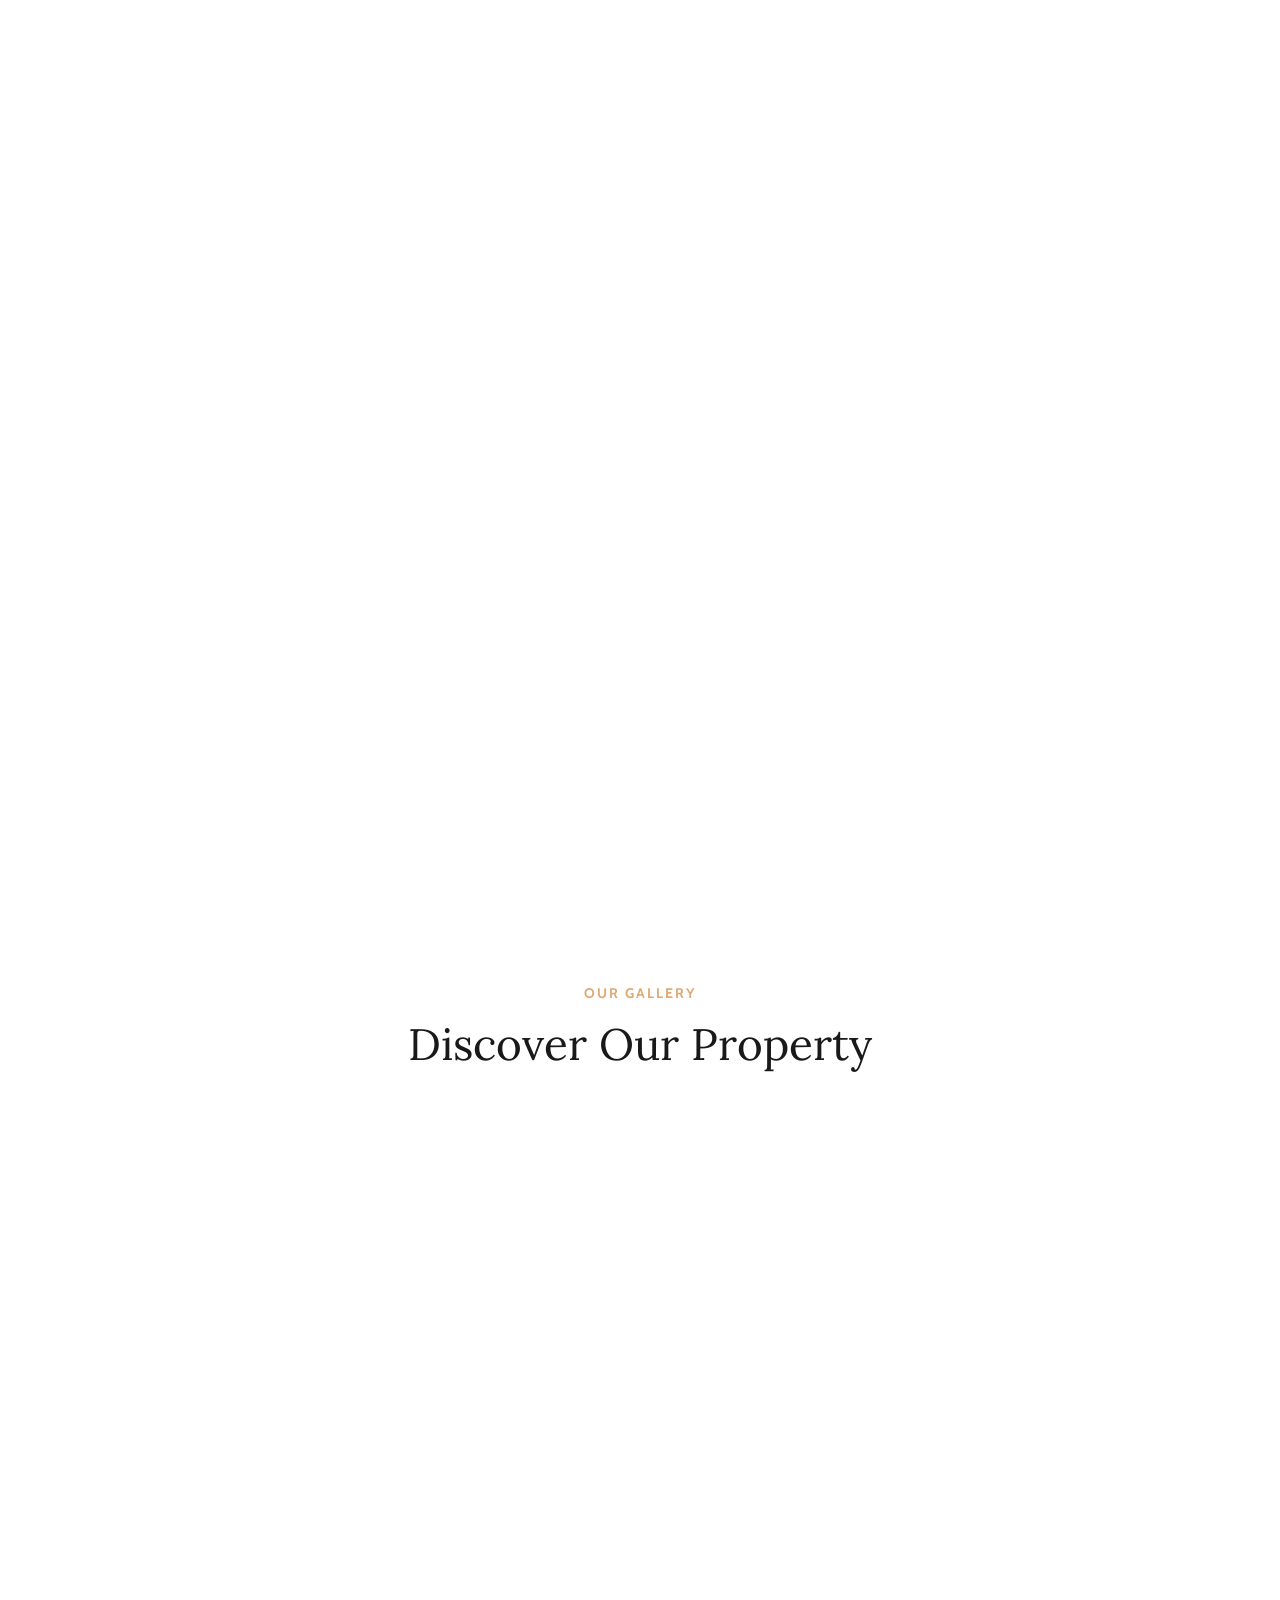
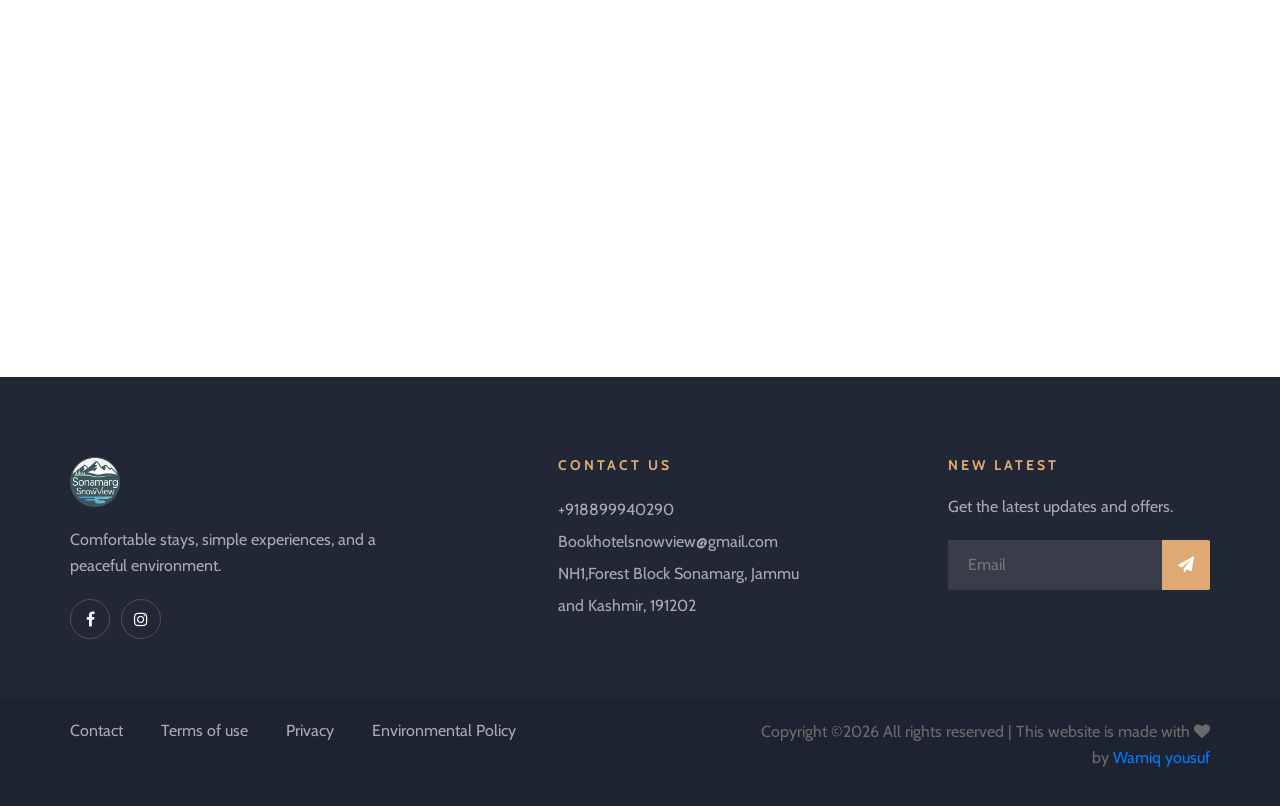
==== about-us.html @ 54c25384 "Add files via upload" ====
<!DOCTYPE html>
<html lang="zxx">

<head>
    <meta charset="UTF-8">
    <meta name="description" content="Sona Template">
    <meta name="keywords" content="Sona, unica, creative, html">
    <meta name="viewport" content="width=device-width, initial-scale=1.0">
    <meta http-equiv="X-UA-Compatible" content="ie=edge">
    <title>Sonamarg SnowView</title>

    <!-- Google Font -->
    <link href="https://fonts.googleapis.com/css?family=Lora:400,700&display=swap" rel="stylesheet">
    <link href="https://fonts.googleapis.com/css?family=Cabin:400,500,600,700&display=swap" rel="stylesheet">

    <!-- Css Styles -->
    <link rel="stylesheet" href="css/bootstrap.min.css" type="text/css">
    <link rel="stylesheet" href="css/font-awesome.min.css" type="text/css">
    <link rel="stylesheet" href="css/elegant-icons.css" type="text/css">
    <link rel="stylesheet" href="css/flaticon.css" type="text/css">
    <link rel="stylesheet" href="css/owl.carousel.min.css" type="text/css">
    <link rel="stylesheet" href="css/nice-select.css" type="text/css">
    <link rel="stylesheet" href="css/jquery-ui.min.css" type="text/css">
    <link rel="stylesheet" href="css/magnific-popup.css" type="text/css">
    <link rel="stylesheet" href="css/slicknav.min.css" type="text/css">
    <link rel="stylesheet" href="css/style.css" type="text/css">
</head>

<body>
    <!-- Page Preloder -->
    <div id="preloder">
        <div class="loader"></div>
    </div>

    <!-- Offcanvas Menu Section Begin -->
    <div class="offcanvas-menu-overlay"></div>
    <div class="canvas-open">
        <i class="icon_menu"></i>
    </div>
    <div class="offcanvas-menu-wrapper">
        <div class="canvas-close">
            <i class="icon_close"></i>
        </div>
        <div class="search-icon  search-switch">
            <i class="icon_search"></i>
        </div>
        <div class="header-configure-area">
            <a href="#" class="bk-btn">Booking Now</a>
        </div>
        <nav class="mainmenu mobile-menu">
            <ul>
                <li class="active"><a href="./index.html">Home</a></li>
                <li><a href="./rooms.html">Rooms</a></li>
                <li><a href="./about-us.html">About Us</a></li>
                <li><a href="./contact.html">Contact</a></li>
            </ul>
        </nav>
        <div id="mobile-menu-wrap"></div>
        <div class="top-social">
            <a href="https://www.facebook.com/SNOWVIEW4"><i class="fa fa-facebook"></i></a>
           <a href="https://www.instagram.com/sonamarg_snow_view"><i class="fa fa-instagram"></i></a>
        </div>
        <ul class="top-widget">
            <li><i class="fa fa-phone"></i> +916006439619</li>
            <li><i class="fa fa-envelope"></i> Bookhotelsnowview@gmail.com</li>
        </ul>
    </div>
    <!-- Offcanvas Menu Section End -->

    <!-- Header Section Begin -->
    <header class="header-section">
        <div class="top-nav">
            <div class="container">
                <div class="row">
                    <div class="col-lg-6">
                        <ul class="tn-left">
                            <li><i class="fa fa-phone"></i> +918899940290</li>
                            <li><i class="fa fa-envelope"></i> Bookhotelsnowview@gmail.com</li>
                        </ul>
                    </div>
                    <div class="col-lg-6">
                        <div class="tn-right">
                            <div class="top-social">
                                <a href="https://www.facebook.com/SNOWVIEW4"><i class="fa fa-facebook"></i></a>
                                <a href="https://www.instagram.com/sonamarg_snow_view"><i class="fa fa-instagram"></i></a>
                            </div>
                            <a href="#" class="bk-btn">Booking Now</a>
                        </div>
                    </div>
                </div>
            </div>
        </div>
        <div class="menu-item">
            <div class="container">
                <div class="row">
                    <div class="col-lg-2">
                        <div class="logo">
                            <a href="./index.html">
                                <img src="img/logo.png" alt="Logo" class="navbar-logo">
                            </a>
                        </div>
                    </div>
                    <div class="col-lg-10">
                        <div class="nav-menu">
                            <nav class="mainmenu">
                                <ul>
                                    <li class="active"><a href="./index.html">Home</a></li>
                                    <li><a href="./rooms.html">Rooms</a></li>
                                    <li><a href="./about-us.html">About Us</a></li>
                                    <li><a href="./contact.html">Contact</a></li>
                                </ul>
                            </nav>
                            <div class="nav-right search-switch">
                                <i class="icon_search"></i>
                            </div>
                        </div>
                    </div>
                </div>
            </div>
        </div>
    </header>
    <!-- Header End -->

    <!-- Breadcrumb Section Begin -->
    <div class="breadcrumb-section">
        <div class="container">
            <div class="row">
                <div class="col-lg-12">
                    <div class="breadcrumb-text">
                        <h2>About Us</h2>
                        <div class="bt-option">
                            <a href="./index.html">Home</a>
                            <span>About Us</span>
                        </div>
                    </div>
                </div>
            </div>
        </div>
    </div>
    <!-- Breadcrumb Section End -->

    <!-- About Us Page Section Begin -->
    <section class="aboutus-page-section spad">
        <div class="container">
            <div class="about-page-text">
                <div class="row">
                    <div class="col-lg-6">
                        <div class="ap-title">
                            <h2>Welcome To Snow View.</h2>
                            <p>Nestled in the heart of Sonamarg, Sonamarg Snow View offers a cozy and memorable stay surrounded by majestic snow-covered mountains and serene landscapes. Whether you're here for a quiet retreat or a scenic adventure, our hotel provides a peaceful atmosphere, warm hospitality, and comfortable rooms to make your visit truly enjoyable.
                                Located close to major attractions, we’re the perfect base to explore the natural beauty of Kashmir. Our team is dedicated to making your stay smooth and relaxing — with simplicity, comfort, and care.
                                Come experience the charm of Sonamarg with us.
                            </p>
                        </div>
                    </div>
                    <div class="col-lg-5 offset-lg-1">
                        <ul class="ap-services">
                            <li><i class="icon_check"></i> On-site food and beverage service for guests.</li>
                            <li><i class="icon_check"></i> In-room dining and delivery of food or amenities.</li>
                            <li><i class="icon_check"></i> High-speed internet access throughout the hotel.</li>
                            <li><i class="icon_check"></i> Cleaning and replenishment of toiletries.</li>
                            <li><i class="icon_check"></i> Entertainment with Netflix or Amazon Prime.</li>
                        </ul>
                    </div>
                </div>
            </div>
        </div>
    </section>
    <!-- About Us Page Section End -->

    <!-- Gallery Section Begin -->
    <section class="gallery-section spad">
        <div class="container">
            <div class="row">
                <div class="col-lg-12">
                    <div class="section-title">
                        <span>Our Gallery</span>
                        <h2>Discover Our Property</h2>
                    </div>
                </div>
            </div>
            <div class="row">
                <div class="col-lg-6">
                    <div class="gallery-item set-bg" data-setbg="img/hero/hero-2.jpg">
                        <div class="gi-text">
                            <h3>Room Luxury</h3>
                        </div>
                    </div>
                    <div class="row">
                        <div class="col-sm-6">
                            <div class="gallery-item set-bg" data-setbg="img/room/room-b1.jpg">
                                <div class="gi-text">
                                    <h3>Room Luxury</h3>
                                </div>
                            </div>
                        </div>
                        <div class="col-sm-6">
                            <div class="gallery-item set-bg" data-setbg="img/room/room-b2.jpg">
                                <div class="gi-text">
                                    <h3>Room Luxury</h3>
                                </div>
                            </div>
                        </div>
                    </div>
                </div>
                <div class="col-lg-6">
                    <div class="gallery-item large-item set-bg" data-setbg="img/room/room-b4.jpg">
                        <div class="gi-text">
                            <h3>Room Luxury</h3>
                        </div>
                    </div>
                </div>
                <div class="col-lg-6">
                    <div class="gallery-item large-item set-bg" data-setbg="img/about/about-1.jpg">
                        <div class="gi-text">
                            <h3>Vicinity</h3>
                        </div>
                    </div>
                </div>
                <div class="col-lg-6">
                    <div class="gallery-item large-item set-bg" data-setbg="img/about/about-2.jpg">
                        <div class="gi-text">
                            <h3>Vicinity</h3>
                        </div>
                    </div>
                </div>
                <div class="col-lg-6">
                    <div class="gallery-item large-item set-bg" data-setbg="img/about/about-3.jpg">
                        <div class="gi-text">
                            <h3>Vicinity</h3>
                        </div>
                    </div>
                </div>
                <div class="col-lg-6">
                    <div class="gallery-item large-item set-bg" data-setbg="img/about/about-4.jpg">
                        <div class="gi-text">
                            <h3>Vicinity</h3>
                        </div>
                    </div>
                </div>
                <div class="col-lg-6">
                    <div class="gallery-item large-item set-bg" data-setbg="img/about/about-5.jpg">
                        <div class="gi-text">
                            <h3>Vicinity</h3>
                        </div>
                    </div>
                </div>
                <div class="col-lg-6">
                    <div class="gallery-item large-item set-bg" data-setbg="img/about/about-6.jpg">
                        <div class="gi-text">
                            <h3>Vicinity</h3>
                        </div>
                    </div>
                </div>
            </div>
        </div>
    </section>
    <!-- Gallery Section End -->

     <!-- Footer Section Begin -->
    <footer class="footer-section">
        <div class="container">
            <div class="footer-text">
                <div class="row">
                    <div class="col-lg-4">
                        <div class="ft-about">
                            <div class="logo">
                                <a href="#">
                                    <img src="img/footer-logo.png" alt="" class="navbar-logo">
                                </a>
                            </div>
                            <p>Comfortable stays, simple experiences, and a peaceful environment.</p>
                            <div class="fa-social">
                                <a href="https://www.facebook.com/SNOWVIEW4"><i class="fa fa-facebook"></i></a>
                                <a href="https://www.instagram.com/sonamarg_snow_view"><i class="fa fa-instagram"></i></a>
                            </div>
                        </div>
                    </div>
                    <div class="col-lg-3 offset-lg-1">
                        <div class="ft-contact">
                            <h6>Contact Us</h6>
                            <ul>
                                <li>+918899940290</li>
                                <li>Bookhotelsnowview@gmail.com</li>
                                <li>NH1,Forest Block Sonamarg, Jammu and Kashmir, 191202</li>
                            </ul>
                        </div>
                    </div>
                    <div class="col-lg-3 offset-lg-1">
                        <div class="ft-newslatter">
                            <h6>New latest</h6>
                            <p>Get the latest updates and offers.</p>
                            <form action="#" class="fn-form">
                                <input type="text" placeholder="Email">
                                <button type="submit"><i class="fa fa-send"></i></button>
                            </form>
                        </div>
                    </div>
                </div>
            </div>
        </div>
        <div class="copyright-option">
            <div class="container">
                <div class="row">
                    <div class="col-lg-7">
                        <ul>
                            <li><a href="contact.html">Contact</a></li>
                            <li><a href="#">Terms of use</a></li>
                            <li><a href="#">Privacy</a></li>
                            <li><a href="#">Environmental Policy</a></li>
                        </ul>
                    </div>
                    <div class="col-lg-5">
                        <div class="co-text"><p><!-- Link back to Colorlib can't be removed. Template is licensed under CC BY 3.0. -->
  Copyright &copy;<script>document.write(new Date().getFullYear());</script> All rights reserved | This website is made with <i class="fa fa-heart" aria-hidden="true"></i> by <a href="https://www.instagram.com/wamiq.yousuf" target="_blank">Wamiq yousuf</a>
  <!-- Link back to Colorlib can't be removed. Template is licensed under CC BY 3.0. --></p></div>
                    </div>
                </div>
            </div>
        </div>
    </footer>
    <!-- Footer Section End -->

    <!-- Search model Begin -->
    <div class="search-model">
        <div class="h-100 d-flex align-items-center justify-content-center">
            <div class="search-close-switch"><i class="icon_close"></i></div>
            <form class="search-model-form">
                <input type="text" id="search-input" placeholder="Search here.....">
            </form>
        </div>
    </div>
    <!-- Search model end -->

    <!-- Js Plugins -->
    <script src="js/jquery-3.3.1.min.js"></script>
    <script src="js/bootstrap.min.js"></script>
    <script src="js/jquery.magnific-popup.min.js"></script>
    <script src="js/jquery.nice-select.min.js"></script>
    <script src="js/jquery-ui.min.js"></script>
    <script src="js/jquery.slicknav.js"></script>
    <script src="js/owl.carousel.min.js"></script>
    <script src="js/main.js"></script>
</body>

</html>
---- css/elegant-icons.css ----
@font-face {
	font-family: 'ElegantIcons';
	src:url('../fonts/ElegantIcons.eot');
	src:url('../fonts/ElegantIcons.eot?#iefix') format('embedded-opentype'),
		url('../fonts/ElegantIcons.woff') format('woff'),
		url('../fonts/ElegantIcons.ttf') format('truetype'),
		url('../fonts/ElegantIcons.svg#ElegantIcons') format('svg');
	font-weight: normal;
	font-style: normal;
}

/* Use the following CSS code if you want to use data attributes for inserting your icons */
[data-icon]:before {
	font-family: 'ElegantIcons';
	content: attr(data-icon);
	speak: none;
	font-weight: normal;
	font-variant: normal;
	text-transform: none;
	line-height: 1;
	-webkit-font-smoothing: antialiased;
	-moz-osx-font-smoothing: grayscale;
}

/* Use the following CSS code if you want to have a class per icon */
/*
Instead of a list of all class selectors,
you can use the generic selector below, but it's slower:
[class*="your-class-prefix"] {
*/
.arrow_up, .arrow_down, .arrow_left, .arrow_right, .arrow_left-up, .arrow_right-up, .arrow_right-down, .arrow_left-down, .arrow-up-down, .arrow_up-down_alt, .arrow_left-right_alt, .arrow_left-right, .arrow_expand_alt2, .arrow_expand_alt, .arrow_condense, .arrow_expand, .arrow_move, .arrow_carrot-up, .arrow_carrot-down, .arrow_carrot-left, .arrow_carrot-right, .arrow_carrot-2up, .arrow_carrot-2down, .arrow_carrot-2left, .arrow_carrot-2right, .arrow_carrot-up_alt2, .arrow_carrot-down_alt2, .arrow_carrot-left_alt2, .arrow_carrot-right_alt2, .arrow_carrot-2up_alt2, .arrow_carrot-2down_alt2, .arrow_carrot-2left_alt2, .arrow_carrot-2right_alt2, .arrow_triangle-up, .arrow_triangle-down, .arrow_triangle-left, .arrow_triangle-right, .arrow_triangle-up_alt2, .arrow_triangle-down_alt2, .arrow_triangle-left_alt2, .arrow_triangle-right_alt2, .arrow_back, .icon_minus-06, .icon_plus, .icon_close, .icon_check, .icon_minus_alt2, .icon_plus_alt2, .icon_close_alt2, .icon_check_alt2, .icon_zoom-out_alt, .icon_zoom-in_alt, .icon_search, .icon_box-empty, .icon_box-selected, .icon_minus-box, .icon_plus-box, .icon_box-checked, .icon_circle-empty, .icon_circle-slelected, .icon_stop_alt2, .icon_stop, .icon_pause_alt2, .icon_pause, .icon_menu, .icon_menu-square_alt2, .icon_menu-circle_alt2, .icon_ul, .icon_ol, .icon_adjust-horiz, .icon_adjust-vert, .icon_document_alt, .icon_documents_alt, .icon_pencil, .icon_pencil-edit_alt, .icon_pencil-edit, .icon_folder-alt, .icon_folder-open_alt, .icon_folder-add_alt, .icon_info_alt, .icon_error-oct_alt, .icon_error-circle_alt, .icon_error-triangle_alt, .icon_question_alt2, .icon_question, .icon_comment_alt, .icon_chat_alt, .icon_vol-mute_alt, .icon_volume-low_alt, .icon_volume-high_alt, .icon_quotations, .icon_quotations_alt2, .icon_clock_alt, .icon_lock_alt, .icon_lock-open_alt, .icon_key_alt, .icon_cloud_alt, .icon_cloud-upload_alt, .icon_cloud-download_alt, .icon_image, .icon_images, .icon_lightbulb_alt, .icon_gift_alt, .icon_house_alt, .icon_genius, .icon_mobile, .icon_tablet, .icon_laptop, .icon_desktop, .icon_camera_alt, .icon_mail_alt, .icon_cone_alt, .icon_ribbon_alt, .icon_bag_alt, .icon_creditcard, .icon_cart_alt, .icon_paperclip, .icon_tag_alt, .icon_tags_alt, .icon_trash_alt, .icon_cursor_alt, .icon_mic_alt, .icon_compass_alt, .icon_pin_alt, .icon_pushpin_alt, .icon_map_alt, .icon_drawer_alt, .icon_toolbox_alt, .icon_book_alt, .icon_calendar, .icon_film, .icon_table, .icon_contacts_alt, .icon_headphones, .icon_lifesaver, .icon_piechart, .icon_refresh, .icon_link_alt, .icon_link, .icon_loading, .icon_blocked, .icon_archive_alt, .icon_heart_alt, .icon_star_alt, .icon_star-half_alt, .icon_star, .icon_star-half, .icon_tools, .icon_tool, .icon_cog, .icon_cogs, .arrow_up_alt, .arrow_down_alt, .arrow_left_alt, .arrow_right_alt, .arrow_left-up_alt, .arrow_right-up_alt, .arrow_right-down_alt, .arrow_left-down_alt, .arrow_condense_alt, .arrow_expand_alt3, .arrow_carrot_up_alt, .arrow_carrot-down_alt, .arrow_carrot-left_alt, .arrow_carrot-right_alt, .arrow_carrot-2up_alt, .arrow_carrot-2dwnn_alt, .arrow_carrot-2left_alt, .arrow_carrot-2right_alt, .arrow_triangle-up_alt, .arrow_triangle-down_alt, .arrow_triangle-left_alt, .arrow_triangle-right_alt, .icon_minus_alt, .icon_plus_alt, .icon_close_alt, .icon_check_alt, .icon_zoom-out, .icon_zoom-in, .icon_stop_alt, .icon_menu-square_alt, .icon_menu-circle_alt, .icon_document, .icon_documents, .icon_pencil_alt, .icon_folder, .icon_folder-open, .icon_folder-add, .icon_folder_upload, .icon_folder_download, .icon_info, .icon_error-circle, .icon_error-oct, .icon_error-triangle, .icon_question_alt, .icon_comment, .icon_chat, .icon_vol-mute, .icon_volume-low, .icon_volume-high, .icon_quotations_alt, .icon_clock, .icon_lock, .icon_lock-open, .icon_key, .icon_cloud, .icon_cloud-upload, .icon_cloud-download, .icon_lightbulb, .icon_gift, .icon_house, .icon_camera, .icon_mail, .icon_cone, .icon_ribbon, .icon_bag, .icon_cart, .icon_tag, .icon_tags, .icon_trash, .icon_cursor, .icon_mic, .icon_compass, .icon_pin, .icon_pushpin, .icon_map, .icon_drawer, .icon_toolbox, .icon_book, .icon_contacts, .icon_archive, .icon_heart, .icon_profile, .icon_group, .icon_grid-2x2, .icon_grid-3x3, .icon_music, .icon_pause_alt, .icon_phone, .icon_upload, .icon_download, .social_facebook, .social_twitter, .social_pinterest, .social_googleplus, .social_tumblr, .social_tumbleupon, .social_wordpress, .social_instagram, .social_dribbble, .social_vimeo, .social_linkedin, .social_rss, .social_deviantart, .social_share, .social_myspace, .social_skype, .social_youtube, .social_picassa, .social_googledrive, .social_flickr, .social_blogger, .social_spotify, .social_delicious, .social_facebook_circle, .social_twitter_circle, .social_pinterest_circle, .social_googleplus_circle, .social_tumblr_circle, .social_stumbleupon_circle, .social_wordpress_circle, .social_instagram_circle, .social_dribbble_circle, .social_vimeo_circle, .social_linkedin_circle, .social_rss_circle, .social_deviantart_circle, .social_share_circle, .social_myspace_circle, .social_skype_circle, .social_youtube_circle, .social_picassa_circle, .social_googledrive_alt2, .social_flickr_circle, .social_blogger_circle, .social_spotify_circle, .social_delicious_circle, .social_facebook_square, .social_twitter_square, .social_pinterest_square, .social_googleplus_square, .social_tumblr_square, .social_stumbleupon_square, .social_wordpress_square, .social_instagram_square, .social_dribbble_square, .social_vimeo_square, .social_linkedin_square, .social_rss_square, .social_deviantart_square, .social_share_square, .social_myspace_square, .social_skype_square, .social_youtube_square, .social_picassa_square, .social_googledrive_square, .social_flickr_square, .social_blogger_square, .social_spotify_square, .social_delicious_square, .icon_printer, .icon_calulator, .icon_building, .icon_floppy, .icon_drive, .icon_search-2, .icon_id, .icon_id-2, .icon_puzzle, .icon_like, .icon_dislike, .icon_mug, .icon_currency, .icon_wallet, .icon_pens, .icon_easel, .icon_flowchart, .icon_datareport, .icon_briefcase, .icon_shield, .icon_percent, .icon_globe, .icon_globe-2, .icon_target, .icon_hourglass, .icon_balance, .icon_rook, .icon_printer-alt, .icon_calculator_alt, .icon_building_alt, .icon_floppy_alt, .icon_drive_alt, .icon_search_alt, .icon_id_alt, .icon_id-2_alt, .icon_puzzle_alt, .icon_like_alt, .icon_dislike_alt, .icon_mug_alt, .icon_currency_alt, .icon_wallet_alt, .icon_pens_alt, .icon_easel_alt, .icon_flowchart_alt, .icon_datareport_alt, .icon_briefcase_alt, .icon_shield_alt, .icon_percent_alt, .icon_globe_alt, .icon_clipboard {
	font-family: 'ElegantIcons';
	speak: none;
	font-style: normal;
	font-weight: normal;
	font-variant: normal;
	text-transform: none;
	line-height: 1;
	-webkit-font-smoothing: antialiased;
}
.arrow_up:before {
	content: "\21";
}
.arrow_down:before {
	content: "\22";
}
.arrow_left:before {
	content: "\23";
}
.arrow_right:before {
	content: "\24";
}
.arrow_left-up:before {
	content: "\25";
}
.arrow_right-up:before {
	content: "\26";
}
.arrow_right-down:before {
	content: "\27";
}
.arrow_left-down:before {
	content: "\28";
}
.arrow-up-down:before {
	content: "\29";
}
.arrow_up-down_alt:before {
	content: "\2a";
}
.arrow_left-right_alt:before {
	content: "\2b";
}
.arrow_left-right:before {
	content: "\2c";
}
.arrow_expand_alt2:before {
	content: "\2d";
}
.arrow_expand_alt:before {
	content: "\2e";
}
.arrow_condense:before {
	content: "\2f";
}
.arrow_expand:before {
	content: "\30";
}
.arrow_move:before {
	content: "\31";
}
.arrow_carrot-up:before {
	content: "\32";
}
.arrow_carrot-down:before {
	content: "\33";
}
.arrow_carrot-left:before {
	content: "\34";
}
.arrow_carrot-right:before {
	content: "\35";
}
.arrow_carrot-2up:before {
	content: "\36";
}
.arrow_carrot-2down:before {
	content: "\37";
}
.arrow_carrot-2left:before {
	content: "\38";
}
.arrow_carrot-2right:before {
	content: "\39";
}
.arrow_carrot-up_alt2:before {
	content: "\3a";
}
.arrow_carrot-down_alt2:before {
	content: "\3b";
}
.arrow_carrot-left_alt2:before {
	content: "\3c";
}
.arrow_carrot-right_alt2:before {
	content: "\3d";
}
.arrow_carrot-2up_alt2:before {
	content: "\3e";
}
.arrow_carrot-2down_alt2:before {
	content: "\3f";
}
.arrow_carrot-2left_alt2:before {
	content: "\40";
}
.arrow_carrot-2right_alt2:before {
	content: "\41";
}
.arrow_triangle-up:before {
	content: "\42";
}
.arrow_triangle-down:before {
	content: "\43";
}
.arrow_triangle-left:before {
	content: "\44";
}
.arrow_triangle-right:before {
	content: "\45";
}
.arrow_triangle-up_alt2:before {
	content: "\46";
}
.arrow_triangle-down_alt2:before {
	content: "\47";
}
.arrow_triangle-left_alt2:before {
	content: "\48";
}
.arrow_triangle-right_alt2:before {
	content: "\49";
}
.arrow_back:before {
	content: "\4a";
}
.icon_minus-06:before {
	content: "\4b";
}
.icon_plus:before {
	content: "\4c";
}
.icon_close:before {
	content: "\4d";
}
.icon_check:before {
	content: "\4e";
}
.icon_minus_alt2:before {
	content: "\4f";
}
.icon_plus_alt2:before {
	content: "\50";
}
.icon_close_alt2:before {
	content: "\51";
}
.icon_check_alt2:before {
	content: "\52";
}
.icon_zoom-out_alt:before {
	content: "\53";
}
.icon_zoom-in_alt:before {
	content: "\54";
}
.icon_search:before {
	content: "\55";
}
.icon_box-empty:before {
	content: "\56";
}
.icon_box-selected:before {
	content: "\57";
}
.icon_minus-box:before {
	content: "\58";
}
.icon_plus-box:before {
	content: "\59";
}
.icon_box-checked:before {
	content: "\5a";
}
.icon_circle-empty:before {
	content: "\5b";
}
.icon_circle-slelected:before {
	content: "\5c";
}
.icon_stop_alt2:before {
	content: "\5d";
}
.icon_stop:before {
	content: "\5e";
}
.icon_pause_alt2:before {
	content: "\5f";
}
.icon_pause:before {
	content: "\60";
}
.icon_menu:before {
	content: "\61";
}
.icon_menu-square_alt2:before {
	content: "\62";
}
.icon_menu-circle_alt2:before {
	content: "\63";
}
.icon_ul:before {
	content: "\64";
}
.icon_ol:before {
	content: "\65";
}
.icon_adjust-horiz:before {
	content: "\66";
}
.icon_adjust-vert:before {
	content: "\67";
}
.icon_document_alt:before {
	content: "\68";
}
.icon_documents_alt:before {
	content: "\69";
}
.icon_pencil:before {
	content: "\6a";
}
.icon_pencil-edit_alt:before {
	content: "\6b";
}
.icon_pencil-edit:before {
	content: "\6c";
}
.icon_folder-alt:before {
	content: "\6d";
}
.icon_folder-open_alt:before {
	content: "\6e";
}
.icon_folder-add_alt:before {
	content: "\6f";
}
.icon_info_alt:before {
	content: "\70";
}
.icon_error-oct_alt:before {
	content: "\71";
}
.icon_error-circle_alt:before {
	content: "\72";
}
.icon_error-triangle_alt:before {
	content: "\73";
}
.icon_question_alt2:before {
	content: "\74";
}
.icon_question:before {
	content: "\75";
}
.icon_comment_alt:before {
	content: "\76";
}
.icon_chat_alt:before {
	content: "\77";
}
.icon_vol-mute_alt:before {
	content: "\78";
}
.icon_volume-low_alt:before {
	content: "\79";
}
.icon_volume-high_alt:before {
	content: "\7a";
}
.icon_quotations:before {
	content: "\7b";
}
.icon_quotations_alt2:before {
	content: "\7c";
}
.icon_clock_alt:before {
	content: "\7d";
}
.icon_lock_alt:before {
	content: "\7e";
}
.icon_lock-open_alt:before {
	content: "\e000";
}
.icon_key_alt:before {
	content: "\e001";
}
.icon_cloud_alt:before {
	content: "\e002";
}
.icon_cloud-upload_alt:before {
	content: "\e003";
}
.icon_cloud-download_alt:before {
	content: "\e004";
}
.icon_image:before {
	content: "\e005";
}
.icon_images:before {
	content: "\e006";
}
.icon_lightbulb_alt:before {
	content: "\e007";
}
.icon_gift_alt:before {
	content: "\e008";
}
.icon_house_alt:before {
	content: "\e009";
}
.icon_genius:before {
	content: "\e00a";
}
.icon_mobile:before {
	content: "\e00b";
}
.icon_tablet:before {
	content: "\e00c";
}
.icon_laptop:before {
	content: "\e00d";
}
.icon_desktop:before {
	content: "\e00e";
}
.icon_camera_alt:before {
	content: "\e00f";
}
.icon_mail_alt:before {
	content: "\e010";
}
.icon_cone_alt:before {
	content: "\e011";
}
.icon_ribbon_alt:before {
	content: "\e012";
}
.icon_bag_alt:before {
	content: "\e013";
}
.icon_creditcard:before {
	content: "\e014";
}
.icon_cart_alt:before {
	content: "\e015";
}
.icon_paperclip:before {
	content: "\e016";
}
.icon_tag_alt:before {
	content: "\e017";
}
.icon_tags_alt:before {
	content: "\e018";
}
.icon_trash_alt:before {
	content: "\e019";
}
.icon_cursor_alt:before {
	content: "\e01a";
}
.icon_mic_alt:before {
	content: "\e01b";
}
.icon_compass_alt:before {
	content: "\e01c";
}
.icon_pin_alt:before {
	content: "\e01d";
}
.icon_pushpin_alt:before {
	content: "\e01e";
}
.icon_map_alt:before {
	content: "\e01f";
}
.icon_drawer_alt:before {
	content: "\e020";
}
.icon_toolbox_alt:before {
	content: "\e021";
}
.icon_book_alt:before {
	content: "\e022";
}
.icon_calendar:before {
	content: "\e023";
}
.icon_film:before {
	content: "\e024";
}
.icon_table:before {
	content: "\e025";
}
.icon_contacts_alt:before {
	content: "\e026";
}
.icon_headphones:before {
	content: "\e027";
}
.icon_lifesaver:before {
	content: "\e028";
}
.icon_piechart:before {
	content: "\e029";
}
.icon_refresh:before {
	content: "\e02a";
}
.icon_link_alt:before {
	content: "\e02b";
}
.icon_link:before {
	content: "\e02c";
}
.icon_loading:before {
	content: "\e02d";
}
.icon_blocked:before {
	content: "\e02e";
}
.icon_archive_alt:before {
	content: "\e02f";
}
.icon_heart_alt:before {
	content: "\e030";
}
.icon_star_alt:before {
	content: "\e031";
}
.icon_star-half_alt:before {
	content: "\e032";
}
.icon_star:before {
	content: "\e033";
}
.icon_star-half:before {
	content: "\e034";
}
.icon_tools:before {
	content: "\e035";
}
.icon_tool:before {
	content: "\e036";
}
.icon_cog:before {
	content: "\e037";
}
.icon_cogs:before {
	content: "\e038";
}
.arrow_up_alt:before {
	content: "\e039";
}
.arrow_down_alt:before {
	content: "\e03a";
}
.arrow_left_alt:before {
	content: "\e03b";
}
.arrow_right_alt:before {
	content: "\e03c";
}
.arrow_left-up_alt:before {
	content: "\e03d";
}
.arrow_right-up_alt:before {
	content: "\e03e";
}
.arrow_right-down_alt:before {
	content: "\e03f";
}
.arrow_left-down_alt:before {
	content: "\e040";
}
.arrow_condense_alt:before {
	content: "\e041";
}
.arrow_expand_alt3:before {
	content: "\e042";
}
.arrow_carrot_up_alt:before {
	content: "\e043";
}
.arrow_carrot-down_alt:before {
	content: "\e044";
}
.arrow_carrot-left_alt:before {
	content: "\e045";
}
.arrow_carrot-right_alt:before {
	content: "\e046";
}
.arrow_carrot-2up_alt:before {
	content: "\e047";
}
.arrow_carrot-2dwnn_alt:before {
	content: "\e048";
}
.arrow_carrot-2left_alt:before {
	content: "\e049";
}
.arrow_carrot-2right_alt:before {
	content: "\e04a";
}
.arrow_triangle-up_alt:before {
	content: "\e04b";
}
.arrow_triangle-down_alt:before {
	content: "\e04c";
}
.arrow_triangle-left_alt:before {
	content: "\e04d";
}
.arrow_triangle-right_alt:before {
	content: "\e04e";
}
.icon_minus_alt:before {
	content: "\e04f";
}
.icon_plus_alt:before {
	content: "\e050";
}
.icon_close_alt:before {
	content: "\e051";
}
.icon_check_alt:before {
	content: "\e052";
}
.icon_zoom-out:before {
	content: "\e053";
}
.icon_zoom-in:before {
	content: "\e054";
}
.icon_stop_alt:before {
	content: "\e055";
}
.icon_menu-square_alt:before {
	content: "\e056";
}
.icon_menu-circle_alt:before {
	content: "\e057";
}
.icon_document:before {
	content: "\e058";
}
.icon_documents:before {
	content: "\e059";
}
.icon_pencil_alt:before {
	content: "\e05a";
}
.icon_folder:before {
	content: "\e05b";
}
.icon_folder-open:before {
	content: "\e05c";
}
.icon_folder-add:before {
	content: "\e05d";
}
.icon_folder_upload:before {
	content: "\e05e";
}
.icon_folder_download:before {
	content: "\e05f";
}
.icon_info:before {
	content: "\e060";
}
.icon_error-circle:before {
	content: "\e061";
}
.icon_error-oct:before {
	content: "\e062";
}
.icon_error-triangle:before {
	content: "\e063";
}
.icon_question_alt:before {
	content: "\e064";
}
.icon_comment:before {
	content: "\e065";
}
.icon_chat:before {
	content: "\e066";
}
.icon_vol-mute:before {
	content: "\e067";
}
.icon_volume-low:before {
	content: "\e068";
}
.icon_volume-high:before {
	content: "\e069";
}
.icon_quotations_alt:before {
	content: "\e06a";
}
.icon_clock:before {
	content: "\e06b";
}
.icon_lock:before {
	content: "\e06c";
}
.icon_lock-open:before {
	content: "\e06d";
}
.icon_key:before {
	content: "\e06e";
}
.icon_cloud:before {
	content: "\e06f";
}
.icon_cloud-upload:before {
	content: "\e070";
}
.icon_cloud-download:before {
	content: "\e071";
}
.icon_lightbulb:before {
	content: "\e072";
}
.icon_gift:before {
	content: "\e073";
}
.icon_house:before {
	content: "\e074";
}
.icon_camera:before {
	content: "\e075";
}
.icon_mail:before {
	content: "\e076";
}
.icon_cone:before {
	content: "\e077";
}
.icon_ribbon:before {
	content: "\e078";
}
.icon_bag:before {
	content: "\e079";
}
.icon_cart:before {
	content: "\e07a";
}
.icon_tag:before {
	content: "\e07b";
}
.icon_tags:before {
	content: "\e07c";
}
.icon_trash:before {
	content: "\e07d";
}
.icon_cursor:before {
	content: "\e07e";
}
.icon_mic:before {
	content: "\e07f";
}
.icon_compass:before {
	content: "\e080";
}
.icon_pin:before {
	content: "\e081";
}
.icon_pushpin:before {
	content: "\e082";
}
.icon_map:before {
	content: "\e083";
}
.icon_drawer:before {
	content: "\e084";
}
.icon_toolbox:before {
	content: "\e085";
}
.icon_book:before {
	content: "\e086";
}
.icon_contacts:before {
	content: "\e087";
}
.icon_archive:before {
	content: "\e088";
}
.icon_heart:before {
	content: "\e089";
}
.icon_profile:before {
	content: "\e08a";
}
.icon_group:before {
	content: "\e08b";
}
.icon_grid-2x2:before {
	content: "\e08c";
}
.icon_grid-3x3:before {
	content: "\e08d";
}
.icon_music:before {
	content: "\e08e";
}
.icon_pause_alt:before {
	content: "\e08f";
}
.icon_phone:before {
	content: "\e090";
}
.icon_upload:before {
	content: "\e091";
}
.icon_download:before {
	content: "\e092";
}
.social_facebook:before {
	content: "\e093";
}
.social_twitter:before {
	content: "\e094";
}
.social_pinterest:before {
	content: "\e095";
}
.social_googleplus:before {
	content: "\e096";
}
.social_tumblr:before {
	content: "\e097";
}
.social_tumbleupon:before {
	content: "\e098";
}
.social_wordpress:before {
	content: "\e099";
}
.social_instagram:before {
	content: "\e09a";
}
.social_dribbble:before {
	content: "\e09b";
}
.social_vimeo:before {
	content: "\e09c";
}
.social_linkedin:before {
	content: "\e09d";
}
.social_rss:before {
	content: "\e09e";
}
.social_deviantart:before {
	content: "\e09f";
}
.social_share:before {
	content: "\e0a0";
}
.social_myspace:before {
	content: "\e0a1";
}
.social_skype:before {
	content: "\e0a2";
}
.social_youtube:before {
	content: "\e0a3";
}
.social_picassa:before {
	content: "\e0a4";
}
.social_googledrive:before {
	content: "\e0a5";
}
.social_flickr:before {
	content: "\e0a6";
}
.social_blogger:before {
	content: "\e0a7";
}
.social_spotify:before {
	content: "\e0a8";
}
.social_delicious:before {
	content: "\e0a9";
}
.social_facebook_circle:before {
	content: "\e0aa";
}
.social_twitter_circle:before {
	content: "\e0ab";
}
.social_pinterest_circle:before {
	content: "\e0ac";
}
.social_googleplus_circle:before {
	content: "\e0ad";
}
.social_tumblr_circle:before {
	content: "\e0ae";
}
.social_stumbleupon_circle:before {
	content: "\e0af";
}
.social_wordpress_circle:before {
	content: "\e0b0";
}
.social_instagram_circle:before {
	content: "\e0b1";
}
.social_dribbble_circle:before {
	content: "\e0b2";
}
.social_vimeo_circle:before {
	content: "\e0b3";
}
.social_linkedin_circle:before {
	content: "\e0b4";
}
.social_rss_circle:before {
	content: "\e0b5";
}
.social_deviantart_circle:before {
	content: "\e0b6";
}
.social_share_circle:before {
	content: "\e0b7";
}
.social_myspace_circle:before {
	content: "\e0b8";
}
.social_skype_circle:before {
	content: "\e0b9";
}
.social_youtube_circle:before {
	content: "\e0ba";
}
.social_picassa_circle:before {
	content: "\e0bb";
}
.social_googledrive_alt2:before {
	content: "\e0bc";
}
.social_flickr_circle:before {
	content: "\e0bd";
}
.social_blogger_circle:before {
	content: "\e0be";
}
.social_spotify_circle:before {
	content: "\e0bf";
}
.social_delicious_circle:before {
	content: "\e0c0";
}
.social_facebook_square:before {
	content: "\e0c1";
}
.social_twitter_square:before {
	content: "\e0c2";
}
.social_pinterest_square:before {
	content: "\e0c3";
}
.social_googleplus_square:before {
	content: "\e0c4";
}
.social_tumblr_square:before {
	content: "\e0c5";
}
.social_stumbleupon_square:before {
	content: "\e0c6";
}
.social_wordpress_square:before {
	content: "\e0c7";
}
.social_instagram_square:before {
	content: "\e0c8";
}
.social_dribbble_square:before {
	content: "\e0c9";
}
.social_vimeo_square:before {
	content: "\e0ca";
}
.social_linkedin_square:before {
	content: "\e0cb";
}
.social_rss_square:before {
	content: "\e0cc";
}
.social_deviantart_square:before {
	content: "\e0cd";
}
.social_share_square:before {
	content: "\e0ce";
}
.social_myspace_square:before {
	content: "\e0cf";
}
.social_skype_square:before {
	content: "\e0d0";
}
.social_youtube_square:before {
	content: "\e0d1";
}
.social_picassa_square:before {
	content: "\e0d2";
}
.social_googledrive_square:before {
	content: "\e0d3";
}
.social_flickr_square:before {
	content: "\e0d4";
}
.social_blogger_square:before {
	content: "\e0d5";
}
.social_spotify_square:before {
	content: "\e0d6";
}
.social_delicious_square:before {
	content: "\e0d7";
}
.icon_printer:before {
	content: "\e103";
}
.icon_calulator:before {
	content: "\e0ee";
}
.icon_building:before {
	content: "\e0ef";
}
.icon_floppy:before {
	content: "\e0e8";
}
.icon_drive:before {
	content: "\e0ea";
}
.icon_search-2:before {
	content: "\e101";
}
.icon_id:before {
	content: "\e107";
}
.icon_id-2:before {
	content: "\e108";
}
.icon_puzzle:before {
	content: "\e102";
}
.icon_like:before {
	content: "\e106";
}
.icon_dislike:before {
	content: "\e0eb";
}
.icon_mug:before {
	content: "\e105";
}
.icon_currency:before {
	content: "\e0ed";
}
.icon_wallet:before {
	content: "\e100";
}
.icon_pens:before {
	content: "\e104";
}
.icon_easel:before {
	content: "\e0e9";
}
.icon_flowchart:before {
	content: "\e109";
}
.icon_datareport:before {
	content: "\e0ec";
}
.icon_briefcase:before {
	content: "\e0fe";
}
.icon_shield:before {
	content: "\e0f6";
}
.icon_percent:before {
	content: "\e0fb";
}
.icon_globe:before {
	content: "\e0e2";
}
.icon_globe-2:before {
	content: "\e0e3";
}
.icon_target:before {
	content: "\e0f5";
}
.icon_hourglass:before {
	content: "\e0e1";
}
.icon_balance:before {
	content: "\e0ff";
}
.icon_rook:before {
	content: "\e0f8";
}
.icon_printer-alt:before {
	content: "\e0fa";
}
.icon_calculator_alt:before {
	content: "\e0e7";
}
.icon_building_alt:before {
	content: "\e0fd";
}
.icon_floppy_alt:before {
	content: "\e0e4";
}
.icon_drive_alt:before {
	content: "\e0e5";
}
.icon_search_alt:before {
	content: "\e0f7";
}
.icon_id_alt:before {
	content: "\e0e0";
}
.icon_id-2_alt:before {
	content: "\e0fc";
}
.icon_puzzle_alt:before {
	content: "\e0f9";
}
.icon_like_alt:before {
	content: "\e0dd";
}
.icon_dislike_alt:before {
	content: "\e0f1";
}
.icon_mug_alt:before {
	content: "\e0dc";
}
.icon_currency_alt:before {
	content: "\e0f3";
}
.icon_wallet_alt:before {
	content: "\e0d8";
}
.icon_pens_alt:before {
	content: "\e0db";
}
.icon_easel_alt:before {
	content: "\e0f0";
}
.icon_flowchart_alt:before {
	content: "\e0df";
}
.icon_datareport_alt:before {
	content: "\e0f2";
}
.icon_briefcase_alt:before {
	content: "\e0f4";
}
.icon_shield_alt:before {
	content: "\e0d9";
}
.icon_percent_alt:before {
	content: "\e0da";
}
.icon_globe_alt:before {
	content: "\e0de";
}
.icon_clipboard:before {
	content: "\e0e6";
}


	.glyph {
		float: left;
		text-align: center;
		padding: .75em;
		margin: .4em 1.5em .75em 0;
		width: 6em;
text-shadow: none;
	}
        .glyph_big {
        font-size: 128px;
        color: #59c5dc;
        float: left;
        margin-right: 20px;
        }

        .glyph div { padding-bottom: 10px;}

	.glyph input {
		font-family: consolas, monospace;
		font-size: 12px;
		width: 100%;
		text-align: center;
		border: 0;
		box-shadow: 0 0 0 1px #ccc;
		padding: .2em;
                -moz-border-radius: 5px;
                -webkit-border-radius: 5px;
	}
	.centered {
		margin-left: auto;
		margin-right: auto;
	}
	.glyph .fs1 {
		font-size: 2em;
	}
---- css/flaticon.css ----
/*
  	Flaticon icon font: Flaticon
  	Creation date: 25/01/2019 11:32
  	*/

@font-face {
  font-family: "Flaticon";
  src: url("../fonts/Flaticon.eot");
  src: url("../fonts/Flaticon.eot?#iefix") format("embedded-opentype"),
       url("../fonts/Flaticon.woff") format("woff"),
       url("../fonts/Flaticon.ttf") format("truetype"),
       url("../fonts/Flaticon.svg#Flaticon") format("svg");
  font-weight: normal;
  font-style: normal;
}

@media screen and (-webkit-min-device-pixel-ratio:0) {
  @font-face {
    font-family: "Flaticon";
    src: url("../fonts/Flaticon.svg#Flaticon") format("svg");
  }
}

[class^="flaticon-"]:before, [class*=" flaticon-"]:before,
[class^="flaticon-"]:after, [class*=" flaticon-"]:after {   
  font-family: Flaticon;
  font-size: 50px;
  font-style: normal;
  margin-left: 0;
}

.flaticon-001-luggage:before { content: "\f100"; }
.flaticon-002-breakfast:before { content: "\f101"; }
.flaticon-003-air-conditioner:before { content: "\f102"; }
.flaticon-004-fridge:before { content: "\f103"; }
.flaticon-005-tea:before { content: "\f104"; }
.flaticon-006-dumbbell:before { content: "\f105"; }
.flaticon-007-swimming-pool:before { content: "\f106"; }
.flaticon-008-heater:before { content: "\f107"; }
.flaticon-009-cctv:before { content: "\f108"; }
.flaticon-010-newspaper:before { content: "\f109"; }
.flaticon-011-no-smoking:before { content: "\f10a"; }
.flaticon-012-cocktail:before { content: "\f10b"; }
.flaticon-013-safety-box:before { content: "\f10c"; }
.flaticon-014-ring-bell:before { content: "\f10d"; }
.flaticon-015-door-hanger:before { content: "\f10e"; }
.flaticon-016-washing-machine:before { content: "\f10f"; }
.flaticon-017-sunbed:before { content: "\f110"; }
.flaticon-018-iron:before { content: "\f111"; }
.flaticon-019-television:before { content: "\f112"; }
.flaticon-020-telephone:before { content: "\f113"; }
.flaticon-021-flip-flops:before { content: "\f114"; }
.flaticon-022-clock:before { content: "\f115"; }
.flaticon-023-hair-dryer:before { content: "\f116"; }
.flaticon-024-towel:before { content: "\f117"; }
.flaticon-025-pillow:before { content: "\f118"; }
.flaticon-026-bed:before { content: "\f119"; }
.flaticon-027-mirror:before { content: "\f11a"; }
.flaticon-028-vacuum-cleaner:before { content: "\f11b"; }
.flaticon-029-wifi:before { content: "\f11c"; }
.flaticon-030-bathtub:before { content: "\f11d"; }
.flaticon-031-elevator:before { content: "\f11e"; }
.flaticon-032-armchair:before { content: "\f11f"; }
.flaticon-033-dinner:before { content: "\f120"; }
.flaticon-034-camera:before { content: "\f121"; }
.flaticon-035-eight-ball:before { content: "\f122"; }
.flaticon-036-parking:before { content: "\f123"; }
.flaticon-037-sink:before { content: "\f124"; }
.flaticon-038-five-stars:before { content: "\f125"; }
.flaticon-039-three-stars:before { content: "\f126"; }
.flaticon-040-key-card:before { content: "\f127"; }
.flaticon-041-lamp:before { content: "\f128"; }
.flaticon-042-menu:before { content: "\f129"; }
.flaticon-043-room-service:before { content: "\f12a"; }
.flaticon-044-clock-1:before { content: "\f12b"; }
.flaticon-045-door:before { content: "\f12c"; }
.flaticon-046-toothbrush:before { content: "\f12d"; }
.flaticon-047-calendar:before { content: "\f12e"; }
.flaticon-048-door-handle:before { content: "\f12f"; }
.flaticon-049-power-socket:before { content: "\f130"; }
.flaticon-050-bellboy:before { content: "\f131"; }
---- css/nice-select.css ----
.nice-select {
  -webkit-tap-highlight-color: transparent;
  background-color: #fff;
  border-radius: 5px;
  border: solid 1px #e8e8e8;
  box-sizing: border-box;
  clear: both;
  cursor: pointer;
  display: block;
  float: left;
  font-family: inherit;
  font-size: 14px;
  font-weight: normal;
  height: 42px;
  line-height: 40px;
  outline: none;
  padding-left: 18px;
  padding-right: 30px;
  position: relative;
  text-align: left !important;
  -webkit-transition: all 0.2s ease-in-out;
  transition: all 0.2s ease-in-out;
  -webkit-user-select: none;
     -moz-user-select: none;
      -ms-user-select: none;
          user-select: none;
  white-space: nowrap;
  width: auto; }
  .nice-select:hover {
    border-color: #dbdbdb; }
  .nice-select:active, .nice-select.open, .nice-select:focus {
    border-color: #999; }
  .nice-select:after {
    border-bottom: 2px solid #999;
    border-right: 2px solid #999;
    content: '';
    display: block;
    height: 5px;
    margin-top: -4px;
    pointer-events: none;
    position: absolute;
    right: 12px;
    top: 50%;
    -webkit-transform-origin: 66% 66%;
        -ms-transform-origin: 66% 66%;
            transform-origin: 66% 66%;
    -webkit-transform: rotate(45deg);
        -ms-transform: rotate(45deg);
            transform: rotate(45deg);
    -webkit-transition: all 0.15s ease-in-out;
    transition: all 0.15s ease-in-out;
    width: 5px; }
  .nice-select.open:after {
    -webkit-transform: rotate(-135deg);
        -ms-transform: rotate(-135deg);
            transform: rotate(-135deg); }
  .nice-select.open .list {
    opacity: 1;
    pointer-events: auto;
    -webkit-transform: scale(1) translateY(0);
        -ms-transform: scale(1) translateY(0);
            transform: scale(1) translateY(0); }
  .nice-select.disabled {
    border-color: #ededed;
    color: #999;
    pointer-events: none; }
    .nice-select.disabled:after {
      border-color: #cccccc; }
  .nice-select.wide {
    width: 100%; }
    .nice-select.wide .list {
      left: 0 !important;
      right: 0 !important; }
  .nice-select.right {
    float: right; }
    .nice-select.right .list {
      left: auto;
      right: 0; }
  .nice-select.small {
    font-size: 12px;
    height: 36px;
    line-height: 34px; }
    .nice-select.small:after {
      height: 4px;
      width: 4px; }
    .nice-select.small .option {
      line-height: 34px;
      min-height: 34px; }
  .nice-select .list {
    background-color: #fff;
    border-radius: 5px;
    box-shadow: 0 0 0 1px rgba(68, 68, 68, 0.11);
    box-sizing: border-box;
    margin-top: 4px;
    opacity: 0;
    overflow: hidden;
    padding: 0;
    pointer-events: none;
    position: absolute;
    top: 100%;
    left: 0;
    -webkit-transform-origin: 50% 0;
        -ms-transform-origin: 50% 0;
            transform-origin: 50% 0;
    -webkit-transform: scale(0.75) translateY(-21px);
        -ms-transform: scale(0.75) translateY(-21px);
            transform: scale(0.75) translateY(-21px);
    -webkit-transition: all 0.2s cubic-bezier(0.5, 0, 0, 1.25), opacity 0.15s ease-out;
    transition: all 0.2s cubic-bezier(0.5, 0, 0, 1.25), opacity 0.15s ease-out;
    z-index: 9; }
    .nice-select .list:hover .option:not(:hover) {
      background-color: transparent !important; }
  .nice-select .option {
    cursor: pointer;
    font-weight: 400;
    line-height: 40px;
    list-style: none;
    min-height: 40px;
    outline: none;
    padding-left: 18px;
    padding-right: 29px;
    text-align: left;
    -webkit-transition: all 0.2s;
    transition: all 0.2s; }
    .nice-select .option:hover, .nice-select .option.focus, .nice-select .option.selected.focus {
      background-color: #f6f6f6; }
    .nice-select .option.selected {
      font-weight: bold; }
    .nice-select .option.disabled {
      background-color: transparent;
      color: #999;
      cursor: default; }

.no-csspointerevents .nice-select .list {
  display: none; }

.no-csspointerevents .nice-select.open .list {
  display: block; }
---- css/style.css ----
/******************************************************************
  Template Name: Sona
  Description: Sona Hotel Html Template
  Author: Colorlib
  Author URI: https://colorlib.com
  Version: 1.0
  Created: Colorlib
******************************************************************/

/*------------------------------------------------------------------
[Table of contents]

1.  Template default CSS
	1.1	Variables
	1.2	Mixins
	1.3	Flexbox
	1.4	Reset
2.  Helper Css
3.  Header Section
4.  Hero Section
5.  About Section
6.  Services Section
7.  Testimonial Section
8.  Blog Section
9.  Contact
10.  Footer Style

-------------------------------------------------------------------*/

/*----------------------------------------*/

/* Template default CSS
/*----------------------------------------*/

html, body {
	height: 100%;
	font-family: "Cabin", sans-serif;
	-webkit-font-smoothing: antialiased;
	font-smoothing: antialiased;
}
h1, h2, h3, h4, h5, h6 {
	margin: 0;
	color: #111111;
	font-weight: 400;
	font-family: "Lora", serif;
}
h1 {
	font-size: 70px;
}
h2 {
	font-size: 36px;
}
h3 {
	font-size: 30px;
}
h4 {
	font-size: 24px;
}
h5 {
	font-size: 18px;
}
h6 {
	font-size: 16px;
}
p {
	font-size: 16px;
	font-family: "Cabin", sans-serif;
	color: #6b6b6b;
	font-weight: 400;
	line-height: 26px;
	margin: 0 0 15px 0;
}
img {
	max-width: 100%;
}
input:focus, select:focus, button:focus, textarea:focus {
	outline: none;
}
a:hover, a:focus {
	text-decoration: none;
	outline: none;
	color: #fff;
}
ul, ol {
	padding: 0;
	margin: 0;
}
/*---------------------
  Helper CSS
-----------------------*/

.section-title {
	text-align: center;
	margin-bottom: 22px;
}
.section-title span {
	font-size: 14px;
	color: #dfa974;
	font-weight: 700;
	text-transform: uppercase;
	letter-spacing: 2px;
}
.section-title h2 {
	font-size: 44px;
	color: #19191a;
	line-height: 58px;
	margin-top: 10px;
}
.set-bg {
	background-repeat: no-repeat;
	background-size: cover;
	background-position: top center;
}
.spad {
	padding-top: 100px;
	padding-bottom: 100px;
}
.spad-2 {
	padding-top: 50px;
	padding-bottom: 70px;
}
.text-white h1, .text-white h2, .text-white h3, .text-white h4, .text-white h5, .text-white h6, .text-white p, .text-white span, .text-white li, .text-white a {
	color: #fff;
}
/* buttons */

.primary-btn {
	display: inline-block;
	font-size: 13px;
	color: #ffffff;
	text-transform: uppercase;
	letter-spacing: 2px;
	font-weight: 700;
	position: relative;
}
.primary-btn:after {
	position: absolute;
	left: 0;
	bottom: -5px;
	width: 100%;
	height: 2px;
	background: #dfa974;
	content: "";
}
/* Preloder */

#preloder {
	position: fixed;
	width: 100%;
	height: 100%;
	top: 0;
	left: 0;
	z-index: 999999;
	background: #ffffff;
}
.loader {
	width: 40px;
	height: 40px;
	position: absolute;
	top: 50%;
	left: 50%;
	margin-top: -13px;
	margin-left: -13px;
	border-radius: 60px;
	animation: loader 0.8s linear infinite;
	-webkit-animation: loader 0.8s linear infinite;
}
@keyframes loader {
	0% {
		-webkit-transform: rotate(0deg);
		transform: rotate(0deg);
		border: 4px solid #f44336;
		border-left-color: transparent;
	}
	50% {
		-webkit-transform: rotate(180deg);
		transform: rotate(180deg);
		border: 4px solid #673ab7;
		border-left-color: transparent;
	}
	100% {
		-webkit-transform: rotate(360deg);
		transform: rotate(360deg);
		border: 4px solid #f44336;
		border-left-color: transparent;
	}
}
@-webkit-keyframes loader {
	0% {
		-webkit-transform: rotate(0deg);
		border: 4px solid #f44336;
		border-left-color: transparent;
	}
	50% {
		-webkit-transform: rotate(180deg);
		border: 4px solid #673ab7;
		border-left-color: transparent;
	}
	100% {
		-webkit-transform: rotate(360deg);
		border: 4px solid #f44336;
		border-left-color: transparent;
	}
}
.spacial-controls {
	position: fixed;
	width: 111px;
	height: 91px;
	top: 0;
	right: 0;
	z-index: 999;
}
.spacial-controls .search-switch {
	display: block;
	height: 100%;
	padding-top: 30px;
	background: #323232;
	text-align: center;
	cursor: pointer;
}
.search-model {
	display: none;
	position: fixed;
	width: 100%;
	height: 100%;
	left: 0;
	top: 0;
	background: #000;
	z-index: 99999;
}
.search-model-form {
	padding: 0 15px;
}
.search-model-form input {
	width: 500px;
	font-size: 40px;
	border: none;
	border-bottom: 2px solid #333;
	background: none;
	color: #999;
}
.search-close-switch {
	position: absolute;
	width: 50px;
	height: 50px;
	background: #333;
	color: #fff;
	text-align: center;
	border-radius: 50%;
	font-size: 28px;
	line-height: 28px;
	top: 30px;
	cursor: pointer;
	display: -webkit-box;
	display: -ms-flexbox;
	display: flex;
	-webkit-box-align: center;
	-ms-flex-align: center;
	align-items: center;
	-webkit-box-pack: center;
	-ms-flex-pack: center;
	justify-content: center;
}
/*---------------------
  Header
-----------------------*/

.header-section.header-normal .menu-item {
	-webkit-box-shadow: 0px 12px 15px rgba(36, 11, 12, 0.05);
	box-shadow: 0px 12px 15px rgba(36, 11, 12, 0.05);
}
.top-nav {
	border-bottom: 1px solid #e5e5e5;
}
.top-nav .tn-left li {
	list-style: none;
	display: inline-block;
	font-size: 16px;
	color: #19191a;
	font-weight: 500;
	padding: 14px 0 12px;
	margin-right: 64px;
	position: relative;
}
.top-nav .tn-left li:after {
	position: absolute;
	right: -32px;
	top: 0;
	width: 1px;
	height: 100%;
	background: #e5e5e5;
	content: "";
}
.top-nav .tn-left li:last-child {
	margin-right: 0;
}
.top-nav .tn-left li:last-child:after {
	display: none;
}
.top-nav .tn-left li i {
	color: #dfa974;
	margin-right: 4px;
}
.top-nav .tn-right {
	text-align: right;
}
.top-nav .tn-right .top-social {
	display: inline-block;
	margin-right: 35px;
	padding: 13px 0;
}
.top-nav .tn-right .top-social a {
	display: inline-block;
	font-size: 16px;
	color: #19191a;
	margin-left: 15px;
}
.top-nav .tn-right .bk-btn {
	display: inline-block;
	font-size: 13px;
	font-weight: 700;
	padding: 16px 28px 15px;
	background: #dfa974;
	color: #ffffff;
	text-transform: uppercase;
	letter-spacing: 2px;
}
.top-nav .tn-right .language-option {
	display: inline-block;
	margin-left: 30px;
	cursor: pointer;
	padding: 13px 0px 11px;
	position: relative;
}
.top-nav .tn-right .language-option:hover .flag-dropdown {
	top: 40px;
	opacity: 1;
	visibility: visible;
}
.top-nav .tn-right .language-option img {
	height: 26px;
	width: 26px;
	border-radius: 50%;
	margin-right: 10px;
}
.top-nav .tn-right .language-option span {
	font-size: 16px;
	color: #19191a;
	text-transform: uppercase;
	font-weight: 500;
}
.top-nav .tn-right .language-option .flag-dropdown {
	position: absolute;
	left: 0;
	top: 60px;
	width: 100px;
	background: #ffffff;
	display: block;
	padding: 10px 15px;
	-webkit-box-shadow: 0px 9px 10px rgba(25, 25, 26, 0.2);
	box-shadow: 0px 9px 10px rgba(25, 25, 26, 0.2);
	opacity: 0;
	visibility: hidden;
	-webkit-transition: all 0.3s;
	-o-transition: all 0.3s;
	transition: all 0.3s;
	z-index: 99;
}
.top-nav .tn-right .language-option .flag-dropdown ul li {
	list-style: none;
	text-align: left;
}
.top-nav .tn-right .language-option .flag-dropdown ul li a {
	font-size: 14px;
	text-transform: uppercase;
	font-weight: 500;
	color: #19191a;
	-webkit-transition: all 0.3s;
	-o-transition: all 0.3s;
	transition: all 0.3s;
}
.top-nav .tn-right .language-option .flag-dropdown ul li a:hover {
	color: #dfa974;
}
.menu-item {
	position: relative;
	z-index: 9;
}
.navbar-logo {
    height: 50px;  /* Match height of navbar items */
    width: auto;   /* Maintain aspect ratio */
    object-fit: contain;
}

.menu-item .logo {
	padding: 25px 0;
}
.menu-item .logo a {
	display: inline-block;
}
.menu-item .nav-menu {
	text-align: right;
}
.menu-item .nav-menu .mainmenu {
	display: inline-block;
}
.menu-item .nav-menu .mainmenu li {
	list-style: none;
	display: inline-block;
	position: relative;
	z-index: 1;
}
.menu-item .nav-menu .mainmenu li.active a:after {
	opacity: 1;
}
.menu-item .nav-menu .mainmenu li:hover>a:after {
	opacity: 1;
}
.menu-item .nav-menu .mainmenu li:hover .dropdown {
	top: 77px;
	opacity: 1;
	visibility: visible;
}
.menu-item .nav-menu .mainmenu li a {
	font-size: 16px;
	color: #19191a;
	margin-right: 42px;
	font-weight: 500;
	display: inline-block;
	padding: 27px 0;
	position: relative;
	-webkit-transition: all 0.3s;
	-o-transition: all 0.3s;
	transition: all 0.3s;
}
.menu-item .nav-menu .mainmenu li a:after {
	position: absolute;
	left: 0;
	top: 52px;
	width: 100%;
	height: 2px;
	background: #dfa974;
	content: "";
	opacity: 0;
	-webkit-transition: all 0.3s;
	-o-transition: all 0.3s;
	transition: all 0.3s;
}
.menu-item .nav-menu .mainmenu li .dropdown {
	position: absolute;
	left: 0;
	top: 97px;
	width: 180px;
	background: #ffffff;
	z-index: 9;
	opacity: 0;
	visibility: hidden;
	-webkit-transition: all 0.3s;
	-o-transition: all 0.3s;
	transition: all 0.3s;
	-webkit-box-shadow: 0px 9px 15px rgba(25, 25, 26, 0.05);
	box-shadow: 0px 9px 15px rgba(25, 25, 26, 0.05);
}
.menu-item .nav-menu .mainmenu li .dropdown li {
	list-style: none;
	display: block;
}
.menu-item .nav-menu .mainmenu li .dropdown li a {
	font-size: 16px;
	color: #19191a;
	display: block;
	text-align: left;
	padding: 8px 15px;
	-webkit-transition: all 0.3s;
	-o-transition: all 0.3s;
	transition: all 0.3s;
}
.menu-item .nav-menu .mainmenu li .dropdown li a:hover {
	color: #dfa974;
}
.menu-item .nav-menu .mainmenu li .dropdown li a:after {
	display: none;
}
.menu-item .nav-menu .nav-right {
	display: inline-block;
	margin-left: 43px;
	padding: 27px 0px;
}
.menu-item .nav-menu .nav-right i {
	font-size: 16px;
	color: #19191a;
	cursor: pointer;
}
.canvas-open {
	display: none;
}
.offcanvas-menu-wrapper {
	display: none;
}
/*---------------------
  Hero
-----------------------*/

.hero-section {
	position: relative;
	padding-top: 60px;
	padding-bottom: 100px;
}
.hero-section .container {
	position: relative;
	z-index: 5;
}
.hero-text {
	padding-top: 145px;
}
.hero-text h1 {
	font-size: 80px;
	line-height: 90px;
	color: #ffffff;
	margin-bottom: 16px;
}
.hero-text p {
	font-size: 18px;
	color: #ffffff;
	line-height: 28px;
	margin-bottom: 35px;
}
.booking-form {
	background: #ffffff;
	padding: 44px 40px 50px 40px;
	border-radius: 4px;
}
.booking-form h3 {
	color: #19191a;
	margin-bottom: 36px;
}
.booking-form form .check-date {
	position: relative;
	margin-bottom: 15px;
}
.booking-form form .check-date label {
	font-size: 14px;
	color: #707079;
	display: block;
	margin-bottom: 10px;
}
.booking-form form .check-date input {
	width: 100%;
	height: 50px;
	border: 1px solid #ebebeb;
	border-radius: 2px;
	font-size: 16px;
	color: #19191a;
	text-transform: uppercase;
	font-weight: 500;
	padding-left: 20px;
}
.booking-form form .check-date i {
	color: #dfa974;
	position: absolute;
	right: 18px;
	bottom: 17px;
}
.booking-form form .select-option {
	margin-bottom: 15px;
}
.booking-form form .select-option label {
	font-size: 14px;
	color: #707079;
	display: block;
	margin-bottom: 10px;
}
.booking-form form .select-option .nice-select {
	border-radius: 2px;
	border: 1px solid #ebebeb;
	height: 50px;
	line-height: 50px;
	outline: none;
	padding-left: 20px;
	width: 100%;
	float: none;
}
.booking-form form .select-option .nice-select:after {
	border-bottom: 2px solid #dfa974;
	border-right: 2px solid #dfa974;
	height: 10px;
	margin-top: 0;
	right: 20px;
	width: 10px;
	top: 36%;
}
.booking-form form .select-option .nice-select span {
	font-size: 16px;
	color: #19191a;
	text-transform: uppercase;
	font-weight: 500;
}
.booking-form form .select-option .nice-select .list {
	margin-top: 0;
	width: 100%;
}
.booking-form form button {
	display: block;
	font-size: 14px;
	text-transform: uppercase;
	border: 1px solid #dfa974;
	border-radius: 2px;
	color: #dfa974;
	font-weight: 500;
	background: transparent;
	width: 100%;
	height: 46px;
	margin-top: 30px;
}
.hero-slider {
	position: absolute;
	width: 100%;
	height: 100%;
	left: 0;
	top: 0;
}
.hero-slider.owl-carousel .owl-dots {
	position: absolute;
	left: 0;
	bottom: 23px;
	width: 100%;
	text-align: center;
}
.hero-slider.owl-carousel .owl-dots button {
	height: 6px;
	width: 6px;
	background: #ffffff;
	opacity: 0.5;
	border-radius: 50%;
	margin-right: 10px;
	-webkit-transition: all 0.3s;
	-o-transition: all 0.3s;
	transition: all 0.3s;
}
.hero-slider.owl-carousel .owl-dots button.active {
	width: 30px;
	border-radius: 50px;
	opacity: 1;
}
.hero-slider.owl-carousel .owl-dots button:last-child {
	margin-right: 0;
}
.hero-slider .owl-stage-outer, .hero-slider .owl-stage, .hero-slider .owl-item, .hero-slider .hs-item {
	height: 100%;
}
/*---------------------
  About US
-----------------------*/

.about-text {
	text-align: center;
	padding: 0 35px;
}
.about-text p {
	color: #595960;
	font-weight: 500;
}
.about-text p.f-para {
	margin-bottom: 10px;
}
.about-text p.s-para {
	margin-bottom: 35px;
}
.about-text .about-btn {
	color: #19191a;
}
.about-pic img {
	min-width: 100%;
}
/*---------------------
  Service Section
-----------------------*/

.services-section {
	padding-bottom: 60px;
	border-top: 1px solid #e5e5e5;
}
.services-section .section-title {
	margin-bottom: 36px;
}
.service-item {
	text-align: center;
	padding: 30px 35px 18px;
	-webkit-transition: all 0.3s;
	-o-transition: all 0.3s;
	transition: all 0.3s;
}
.service-item:hover {
	background: #dfa974;
}
.service-item:hover i {
	color: #ffffff;
}
.service-item:hover h4 {
	color: #ffffff;
}
.service-item:hover p {
	color: #ffffff;
}
.service-item i {
	display: inline-block;
	color: #dfa974;
	-webkit-transition: all 0.3s;
	-o-transition: all 0.3s;
	transition: all 0.3s;
}
.service-item h4 {
	color: #19191a;
	font-size: 22px;
	margin-bottom: 15px;
	margin-top: 10px;
	-webkit-transition: all 0.3s;
	-o-transition: all 0.3s;
	transition: all 0.3s;
}
.service-item p {
	color: #707079;
	-webkit-transition: all 0.3s;
	-o-transition: all 0.3s;
	transition: all 0.3s;
}
/*------------------------
  Home Page Room Section 
-------------------------*/
.room-card {
  transition: transform 0.3s ease;
}

.room-card:hover {
  transform: translateY(-10px);
}

.room-img {
  width: 100%;
  height: 200px;
  object-fit: cover;
}

.hp-room-items {
	margin-left: -15px;
	margin-right: -15px;
	overflow: hidden;
}
.hp-room-items .hp-room-item {
	height: 600px;
	margin-right: -15px;
	position: relative;
	overflow: hidden;
}
.hp-room-items .hp-room-item:hover .hr-text {
	bottom: 135px;
}
.hp-room-items .hp-room-item:hover .hr-text h2 {
	margin-bottom: 30px;
}
.hp-room-items .hp-room-item .hr-text {
	position: absolute;
	left: 45px;
	right: 25px;
	bottom: -250px;
	-webkit-transition: all 0.5s;
	-o-transition: all 0.5s;
	transition: all 0.5s;
}
.hp-room-items .hp-room-item .hr-text h3 {
	color: #ffffff;
	margin-bottom: 15px;
}
.hp-room-items .hp-room-item .hr-text h2 {
	color: #dfa974;
	font-weight: 700;
	margin-bottom: 50px;
	-webkit-transition: all 0.2s;
	-o-transition: all 0.2s;
	transition: all 0.2s;
}
.hp-room-items .hp-room-item .hr-text h2 span {
	font-family: "Cabin", sans-serif;
	font-size: 16px;
	font-weight: 400;
	color: #ffffff;
}
.hp-room-items .hp-room-item .hr-text table {
	margin-bottom: 30px;
}
.hp-room-items .hp-room-item .hr-text table tbody tr td {
	font-size: 16px;
	color: #ffffff;
	line-height: 36px;
}
.hp-room-items .hp-room-item .hr-text table tbody tr td.r-o {
	width: 120px;
}
.hp-room-items .hp-room-item .hr-text .primary-btn:after {
	background: #ffffff;
}
/*---------------------
  Testimonial Slider
-----------------------*/

.testimonial-section {
	background: #f9f9f9;
}
.testimonial-section .section-title {
	margin-bottom: 30px;
}
.testimonial-slider.owl-carousel .owl-item img {
	width: auto;
	margin: 0 auto;
}
.testimonial-slider.owl-carousel .owl-nav button {
	height: 44px;
	width: 44px;
	border: 1px solid #ebebeb;
	font-size: 24px;
	color: #707079;
	background: #ffffff;
	line-height: 48px;
	text-align: center;
	border-radius: 50%;
	position: absolute;
	left: -190px;
	top: 50%;
	-webkit-transform: translateY(-6px);
	-ms-transform: translateY(-6px);
	transform: translateY(-6px);
	-webkit-transition: all 0.3s;
	-o-transition: all 0.3s;
	transition: all 0.3s;
}
.testimonial-slider.owl-carousel .owl-nav button:hover {
	border-color: #19191a;
	color: #19191a;
}
.testimonial-slider.owl-carousel .owl-nav button.owl-next {
	left: auto;
	right: -190px;
}
.testimonial-slider .ts-item {
	text-align: center;
}
.testimonial-slider .ts-item p {
	font-size: 20px;
	color: #707079;
	line-height: 30px;
	margin-bottom: 50px;
}
.testimonial-slider .ts-item .ti-author {
	margin-bottom: 60px;
}
.testimonial-slider .ts-item .ti-author .rating {
	display: inline-block;
}
.testimonial-slider .ts-item .ti-author .rating i {
	color: #f5b917;
	font-size: 16px;
}
.testimonial-slider .ts-item .ti-author h5 {
	font-size: 20px;
	color: #19191a;
	display: inline-block;
}
/*---------------------
  Blog and Event
-----------------------*/

.blog-section {
	padding-bottom: 70px;
}
.blog-section .section-title {
	margin-bottom: 36px;
}
/*---------------------
  Footer Section
-----------------------*/

.footer-section {
	background: #222736;
}
.footer-section .footer-text {
	padding: 80px 0 30px;
}
.footer-section .footer-text .ft-about {
	margin-bottom: 30px;
}
.footer-section .footer-text .ft-about .logo {
	margin-bottom: 20px;
}
.footer-section .footer-text .ft-about .logo a {
	display: inline-block;
}
.footer-section .footer-text .ft-about p {
	color: #aaaab3;
	margin-bottom: 20px;
}
.footer-section .footer-text .ft-about .fa-social a {
	display: inline-block;
	height: 40px;
	width: 40px;
	font-size: 16px;
	line-height: 40px;
	text-align: center;
	color: #ffffff;
	border: 1px solid #5A4D48;
	border-radius: 50%;
	-webkit-transition: all 0.3s;
	-o-transition: all 0.3s;
	transition: all 0.3s;
	margin-right: 7px;
}
.footer-section .footer-text .ft-about .fa-social a:hover {
	background: #dfa974;
	border-color: #dfa974;
}
.footer-section .footer-text .ft-contact {
	margin-bottom: 30px;
}
.footer-section .footer-text .ft-contact h6 {
	font-size: 14px;
	color: #dfa974;
	text-transform: uppercase;
	font-weight: 700;
	letter-spacing: 3px;
	font-family: "Cabin", sans-serif;
	margin-bottom: 20px;
}
.footer-section .footer-text .ft-contact ul li {
	font-size: 16px;
	color: #aaaab3;
	line-height: 32px;
	list-style: none;
}
.footer-section .footer-text .ft-newslatter h6 {
	font-size: 14px;
	color: #dfa974;
	text-transform: uppercase;
	font-weight: 700;
	letter-spacing: 3px;
	font-family: "Cabin", sans-serif;
	margin-bottom: 20px;
}
.footer-section .footer-text .ft-newslatter p {
	color: #aaaab3;
	margin-bottom: 20px;
}
.footer-section .footer-text .ft-newslatter .fn-form {
	position: relative;
}
.footer-section .footer-text .ft-newslatter .fn-form input {
	width: 100%;
	height: 50px;
	border-radius: 2px;
	background: #393D4A;
	border: none;
	padding-left: 20px;
	font-size: 16px;
	color: #707079;
}
.footer-section .footer-text .ft-newslatter .fn-form button {
	position: absolute;
	right: 0;
	top: 0;
	font-size: 16px;
	background: #dfa974;
	color: #ffffff;
	padding: 0 16px;
	height: 50px;
	border: none;
	border-radius: 0 2px 2px 0;
}
.footer-section .copyright-option {
	background: rgba(16, 20, 31, 0.2);
	padding: 20px 0;
}
.footer-section .copyright-option ul li {
	list-style: none;
	display: inline-block;
	margin-right: 34px;
}
.footer-section .copyright-option ul li:last-child {
	margin-right: 0;
}
.footer-section .copyright-option ul li a {
	font-size: 16px;
	color: #aaaab3;
}
.footer-section .copyright-option .co-text {
	font-size: 16px;
	color: #707079;
	text-align: right;
}
/* --------------------------------- Other Pages Styles ----------------------------------- */

/*---------------------
  Breadcrumb Section
-----------------------*/

.breadcrumb-section {
	padding-top: 70px;
	padding-bottom: 80px;
}
.breadcrumb-text {
	text-align: center;
}
.breadcrumb-text h2 {
	font-size: 44px;
	color: #19191a;
	margin-bottom: 12px;
}
.breadcrumb-text .bt-option a {
	display: inline-block;
	font-size: 18px;
	color: #19191a;
	margin-right: 20px;
	position: relative;
	font-weight: 500;
}
.breadcrumb-text .bt-option a:after {
	position: absolute;
	right: -13px;
	top: 1px;
	content: "";
	font-size: 18px;
	font-family: "FontAwesome";
	color: #aaaab3;
}
.breadcrumb-text .bt-option span {
	display: inline-block;
	font-size: 18px;
	color: #aaaab3;
}
/*------------------------
  About Us Page Section
-------------------------*/

.aboutus-page-section {
	padding-top: 0;
	padding-bottom: 70px;
}
.about-page-text {
	margin-bottom: 65px;
}
.about-page-text .ap-title {
	margin-bottom: 30px;
}
.about-page-text .ap-title h2 {
	font-size: 44px;
	color: #19191a;
	margin-bottom: 18px;
}
.about-page-text .ap-title p {
	font-size: 18px;
	color: #707079;
	line-height: 28px;
}
.about-page-text .ap-services li {
	list-style: none;
	font-size: 20px;
	color: #707079;
	line-height: 42px;
}
.about-page-text .ap-services li i {
	color: #dfa974;
	margin-right: 5px;
}
.about-page-services .ap-service-item {
	position: relative;
	height: 420px;
	border-radius: 5px;
	margin-bottom: 30px;
}
.about-page-services .ap-service-item .api-text {
	position: absolute;
	left: 0;
	bottom: 40px;
	width: 100%;
	text-align: center;
}
.about-page-services .ap-service-item .api-text h3 {
	color: #ffffff;
}
/*---------------------
  Video Section
-----------------------*/

.video-section {
	height: 500px;
	padding-top: 140px;
}
.video-section .video-text {
	text-align: center;
}
.video-section .video-text h2 {
	font-size: 48px;
	color: #ffffff;
	margin-bottom: 16px;
}
.video-section .video-text p {
	font-size: 20px;
	color: #ffffff;
	margin-bottom: 40px;
}
.video-section .video-text .play-btn {
	display: inline-block;
}
/*---------------------
  Gallery Section
-----------------------*/

.gallery-section {
	padding-bottom: 80px;
}
.gallery-section .section-title {
	margin-bottom: 38px;
}
.gallery-item {
	position: relative;
	height: 279px;
	margin-bottom: 20px;
	border-radius: 5px;
	position: relative;
	z-index: 1;
}
.gallery-item:hover:after {
	opacity: 1;
}
.gallery-item:hover .gi-text {
	opacity: 1;
}
.gallery-item:after {
	position: absolute;
	left: 0;
	top: 0;
	width: 100%;
	height: 100%;
	background: rgba(25, 25, 26, 0.3);
	content: "";
	z-index: -1;
	border-radius: 5px;
	-webkit-transition: all 0.3s;
	-o-transition: all 0.3s;
	transition: all 0.3s;
	opacity: 0;
}
.gallery-item.large-item {
	height: 576px;
}
.gallery-item .gi-text {
	display: -webkit-box;
	display: -ms-flexbox;
	display: flex;
	-webkit-box-align: center;
	-ms-flex-align: center;
	align-items: center;
	-webkit-box-pack: center;
	-ms-flex-pack: center;
	justify-content: center;
	width: 100%;
	height: 100%;
	-webkit-transition: all 0.3s;
	-o-transition: all 0.3s;
	transition: all 0.3s;
	opacity: 0;
}
.gallery-item .gi-text h3 {
	color: #ffffff;
}
/*---------------------
  Room Section
-----------------------*/

.rooms-section {
	padding-top: 0;
	padding-bottom: 80px;
}
.room-item {
	margin-bottom: 30px;
}
.room-item img {
	min-width: 100%;
}
.room-item .ri-text {
	border: 1px solid #ebebeb;
	border-top: none;
	padding: 24px 24px 30px 28px;
}
.room-item .ri-text h4 {
	color: #19191a;
	margin-bottom: 17px;
}
.room-item .ri-text h3 {
	color: #dfa974;
	font-weight: 700;
	margin-bottom: 14px;
}
.room-item .ri-text h3 span {
	font-family: "Cabin", sans-serif;
	font-size: 14px;
	font-weight: 400;
	color: #19191a;
}
.room-item .ri-text table {
	margin-bottom: 18px;
}
.room-item .ri-text table tbody tr td {
	font-size: 16px;
	color: #707079;
	line-height: 36px;
}
.room-item .ri-text table tbody tr td.r-o {
	width: 125px;
}
.room-item .ri-text .primary-btn {
	color: #19191a;
}
.room-pagination {
	text-align: center;
	padding-top: 20px;
}
.room-pagination a {
	font-size: 16px;
	color: #707079;
	border: 1px solid #EFD4B9;
	border-radius: 2px;
	padding: 7px 13px 5px;
	margin-right: 7px;
	display: inline-block;
	-webkit-transition: all 0.3s;
	-o-transition: all 0.3s;
	transition: all 0.3s;
}
.room-pagination a:last-child {
	margin-right: 0;
}
.room-pagination a:hover {
	background: #dfa974;
	color: #ffffff;
}
/*-----------------------
  Room Details Section
-------------------------*/

.room-details-section {
	padding-top: 0;
	padding-bottom: 80px;
}
.room-details-item {
	margin-bottom: 50px;
}
.room-details-item img {
	margin-bottom: 40px;
}
.room-details-item .rd-text .rd-title {
	overflow: hidden;
	margin-bottom: 8px;
}
.room-details-item .rd-text .rd-title h3 {
	color: #19191a;
	float: left;
}
.room-details-item .rd-text .rd-title .rdt-right {
	float: right;
	text-align: right;
}
.room-details-item .rd-text .rd-title .rdt-right .rating {
	display: inline-block;
	margin-right: 25px;
	margin-bottom: 10px;
}
.room-details-item .rd-text .rd-title .rdt-right .rating i {
	color: #f5b917;
}
.room-details-item .rd-text .rd-title .rdt-right a {
	display: inline-block;
	color: #ffffff;
	font-size: 13px;
	text-transform: uppercase;
	font-weight: 700;
	background: #dfa974;
	padding: 14px 28px 13px;
}
.room-details-item .rd-text h2 {
	color: #dfa974;
	font-weight: 700;
	margin-bottom: 25px;
}
.room-details-item .rd-text h2 span {
	font-family: "Cabin", sans-serif;
	font-size: 16px;
	font-weight: 400;
	color: #19191a;
}
.room-details-item .rd-text table {
	margin-bottom: 32px;
}
.room-details-item .rd-text table tbody tr td {
	font-size: 16px;
	color: #19191a;
	line-height: 36px;
}
.room-details-item .rd-text table tbody tr td.r-o {
	width: 120px;
	color: #707079;
}
.room-details-item .rd-text p {
	color: #707079;
}
.room-details-item .rd-text p.f-para {
	margin-bottom: 22px;
}
.rd-reviews {
	padding-top: 55px;
	border-top: 1px solid #e5e5e5;
	margin-bottom: 50px;
}
.rd-reviews h4 {
	color: #19191a;
	letter-spacing: 1px;
	margin-bottom: 45px;
}
.rd-reviews .review-item {
	margin-bottom: 32px;
}
.rd-reviews .review-item .ri-pic {
	float: left;
	margin-right: 30px;
}
.rd-reviews .review-item .ri-pic img {
	height: 70px;
	width: 70px;
	border-radius: 50%;
}
.rd-reviews .review-item .ri-text {
	overflow: hidden;
	position: relative;
	padding-left: 30px;
}
.rd-reviews .review-item .ri-text:before {
	position: absolute;
	left: 0;
	top: 0;
	width: 1px;
	height: 100%;
	background: #e9e9e9;
	content: "";
}
.rd-reviews .review-item .ri-text span {
	font-size: 12px;
	color: #dfa974;
	text-transform: uppercase;
	letter-spacing: 3px;
}
.rd-reviews .review-item .ri-text .rating {
	position: absolute;
	right: 0;
	top: 0;
}
.rd-reviews .review-item .ri-text .rating i {
	color: #f5b917;
}
.rd-reviews .review-item .ri-text h5 {
	color: #19191a;
	margin-top: 4px;
	margin-bottom: 8px;
}
.rd-reviews .review-item .ri-text p {
	color: #707079;
	margin-bottom: 0;
}
.review-add h4 {
	color: #19191a;
	letter-spacing: 1px;
	margin-bottom: 45px;
}
.review-add .ra-form input {
	width: 100%;
	height: 50px;
	border: 1px solid #e5e5e5;
	font-size: 16px;
	color: #aaaab3;
	padding-left: 20px;
	margin-bottom: 25px;
}
.review-add .ra-form input::-webkit-input-placeholder {
	color: #aaaab3;
}
.review-add .ra-form input::-moz-placeholder {
	color: #aaaab3;
}
.review-add .ra-form input:-ms-input-placeholder {
	color: #aaaab3;
}
.review-add .ra-form input::-ms-input-placeholder {
	color: #aaaab3;
}
.review-add .ra-form input::placeholder {
	color: #aaaab3;
}
.review-add .ra-form h5 {
	font-size: 20px;
	color: #19191a;
	margin-bottom: 24px;
	float: left;
	margin-right: 10px;
}
.review-add .ra-form .rating {
	padding-top: 3px;
	display: inline-block;
}
.review-add .ra-form .rating i {
	color: #f5b917;
	font-size: 16px;
}
.review-add .ra-form textarea {
	width: 100%;
	height: 132px;
	border: 1px solid #e5e5e5;
	font-size: 16px;
	color: #aaaab3;
	padding-left: 20px;
	padding-top: 12px;
	margin-bottom: 24px;
	resize: none;
}
.review-add .ra-form textarea::-webkit-input-placeholder {
	color: #aaaab3;
}
.review-add .ra-form textarea::-moz-placeholder {
	color: #aaaab3;
}
.review-add .ra-form textarea:-ms-input-placeholder {
	color: #aaaab3;
}
.review-add .ra-form textarea::-ms-input-placeholder {
	color: #aaaab3;
}
.review-add .ra-form textarea::placeholder {
	color: #aaaab3;
}
.review-add .ra-form button {
	font-size: 13px;
	font-weight: 700;
	text-transform: uppercase;
	color: #ffffff;
	letter-spacing: 2px;
	background: #dfa974;
	border: none;
	padding: 14px 34px 13px;
	display: inline-block;
}
.room-booking {
	padding: 0 30px 0 40px;
}
.room-booking h3 {
	color: #19191a;
	margin-bottom: 30px;
}
.room-booking form .check-date {
	position: relative;
	margin-bottom: 15px;
}
.room-booking form .check-date label {
	font-size: 14px;
	color: #707079;
	display: block;
	margin-bottom: 10px;
}
.room-booking form .check-date input {
	width: 100%;
	height: 50px;
	border: 1px solid #ebebeb;
	border-radius: 2px;
	font-size: 16px;
	color: #19191a;
	text-transform: uppercase;
	font-weight: 500;
	padding-left: 20px;
}
.room-booking form .check-date i {
	color: #dfa974;
	position: absolute;
	right: 18px;
	bottom: 17px;
}
.room-booking form .select-option {
	margin-bottom: 15px;
}
.room-booking form .select-option label {
	font-size: 14px;
	color: #707079;
	display: block;
	margin-bottom: 10px;
}
.room-booking form .select-option .nice-select {
	border-radius: 2px;
	border: 1px solid #ebebeb;
	height: 50px;
	line-height: 50px;
	outline: none;
	padding-left: 20px;
	width: 100%;
	float: none;
}
.room-booking form .select-option .nice-select:after {
	border-bottom: 2px solid #dfa974;
	border-right: 2px solid #dfa974;
	height: 10px;
	margin-top: 0;
	right: 20px;
	width: 10px;
	top: 36%;
}
.room-booking form .select-option .nice-select span {
	font-size: 16px;
	color: #19191a;
	text-transform: uppercase;
	font-weight: 500;
}
.room-booking form .select-option .nice-select .list {
	margin-top: 0;
	width: 100%;
}
.room-booking form button {
	display: block;
	font-size: 14px;
	text-transform: uppercase;
	border: 1px solid #dfa974;
	border-radius: 2px;
	color: #dfa974;
	font-weight: 500;
	background: transparent;
	width: 100%;
	height: 46px;
	margin-top: 30px;
}
/*---------------------
  Blog Section
-----------------------*/

.blog-section.blog-page {
	padding-top: 0;
	padding-bottom: 88px;
}
.blog-item {
	height: 450px;
	position: relative;
	margin-bottom: 30px;
	border-radius: 5px;
}
.blog-item.small-size {
	height: 400px;
}
.blog-item .bi-text {
	position: absolute;
	left: 0;
	bottom: 25px;
	width: 100%;
	padding-left: 30px;
	padding-right: 30px;
}
.blog-item .bi-text .b-tag {
	display: inline-block;
	color: #ffffff;
	font-size: 12px;
	text-transform: uppercase;
	letter-spacing: 1px;
	background: #dfa974;
	padding: 3px 10px;
	border-radius: 2px;
}
.blog-item .bi-text h4 {
	margin-top: 18px;
	margin-bottom: 18px;
}
.blog-item .bi-text h4 a {
	color: #ffffff;
}
.blog-item .bi-text .b-time {
	font-size: 12px;
	color: #ffffff;
	text-transform: uppercase;
	letter-spacing: 3px;
}
.load-more {
	text-align: center;
	padding-top: 30px;
}
.load-more .primary-btn {
	color: #19191a;
}
/*----------------------------
  Blog Details Hero Section
----------------------------*/

.blog-details-hero {
	height: 530px;
	padding-top: 165px;
}
.bd-hero-text {
	text-align: center;
}
.bd-hero-text span {
	font-size: 12px;
	color: #ffffff;
	background: #dfa974;
	font-weight: 500;
	text-transform: uppercase;
	letter-spacing: 1px;
	display: inline-block;
	padding: 4px 16px;
	border-radius: 2px;
}
.bd-hero-text h2 {
	font-size: 44px;
	color: #ffffff;
	line-height: 54px;
	margin-top: 30px;
	margin-bottom: 12px;
}
.bd-hero-text ul li {
	list-style: none;
	font-size: 14px;
	color: #dfa974;
	margin-right: 35px;
	display: inline-block;
}
.bd-hero-text ul li:last-child {
	margin-right: 0;
}
.bd-hero-text ul li.b-time {
	text-transform: uppercase;
}
/*---------------------
  Blog Details Section
-----------------------*/

.blog-details-section {
	padding-top: 55px;
}
.blog-details-text .bd-title {
	margin-bottom: 52px;
}
.blog-details-text .bd-title p {
	font-size: 18px;
	color: #707079;
	line-height: 30px;
}
.blog-details-text .bd-pic {
	overflow: hidden;
	margin-bottom: 35px;
}
.blog-details-text .bd-pic .bp-item {
	width: calc(33.33% - 10px);
	float: left;
	margin-right: 15px;
}
.blog-details-text .bd-pic .bp-item:last-child {
	margin-right: 0;
}
.blog-details-text .bd-pic .bp-item img {
	min-width: 100%;
}
.blog-details-text .bd-more-text {
	margin-bottom: 50px;
}
.blog-details-text .bd-more-text .bm-item {
	margin-bottom: 30px;
}
.blog-details-text .bd-more-text .bm-item h4 {
	color: #19191a;
	margin-bottom: 20px;
}
.blog-details-text .bd-more-text .bm-item p {
	font-size: 18px;
	color: #707079;
	line-height: 30px;
}
.blog-details-text .tag-share {
	overflow: hidden;
	border-top: 1px solid #ebebeb;
	padding-top: 30px;
	margin-bottom: 75px;
}
.blog-details-text .tag-share .tags {
	float: left;
}
.blog-details-text .tag-share .tags a {
	font-size: 12px;
	color: #707079;
	background: #ebebeb;
	font-weight: 500;
	text-transform: uppercase;
	letter-spacing: 1px;
	display: inline-block;
	padding: 4px 16px;
	border-radius: 2px;
	-webkit-transition: all 0.3s;
	-o-transition: all 0.3s;
	transition: all 0.3s;
	margin-right: 6px;
}
.blog-details-text .tag-share .tags a:hover {
	color: #ffffff;
	background: #dfa974;
}
.blog-details-text .tag-share .social-share {
	float: right;
}
.blog-details-text .tag-share .social-share span {
	display: inline-block;
	font-size: 18px;
	color: #707079;
}
.blog-details-text .tag-share .social-share a {
	display: inline-block;
	font-size: 16px;
	color: #707079;
	margin-left: 30px;
}
.blog-details-text .comment-option {
	margin-bottom: 75px;
}
.blog-details-text .comment-option h4 {
	color: #19191a;
	margin-bottom: 35px;
}
.blog-details-text .comment-option .single-comment-item {
	margin-bottom: 30px;
}
.blog-details-text .comment-option .single-comment-item.first-comment .sc-text {
	padding-left: 22px;
}
.blog-details-text .comment-option .single-comment-item.first-comment .sc-text:before {
	position: absolute;
	left: 0;
	top: 0;
	width: 1px;
	height: 255px;
	background: #ebebeb;
	content: "";
}
.blog-details-text .comment-option .single-comment-item.reply-comment {
	padding-left: 120px;
	margin-bottom: 52px;
}
.blog-details-text .comment-option .single-comment-item.second-comment .sc-text {
	padding-left: 22px;
}
.blog-details-text .comment-option .single-comment-item.second-comment .sc-text:before {
	position: absolute;
	left: 0;
	top: 0;
	width: 1px;
	height: 100px;
	background: #ebebeb;
	content: "";
}
.blog-details-text .comment-option .single-comment-item .sc-author {
	float: left;
	margin-right: 28px;
}
.blog-details-text .comment-option .single-comment-item .sc-author img {
	height: 70px;
	width: 70px;
	border-radius: 50%;
}
.blog-details-text .comment-option .single-comment-item .sc-text {
	display: table;
	position: relative;
}
.blog-details-text .comment-option .single-comment-item .sc-text span {
	font-size: 12px;
	color: #dfa974;
	text-transform: uppercase;
	letter-spacing: 2px;
}
.blog-details-text .comment-option .single-comment-item .sc-text h5 {
	font-size: 20px;
	color: #19191a;
	margin-top: 4px;
	margin-bottom: 8px;
}
.blog-details-text .comment-option .single-comment-item .sc-text p {
	color: #707079;
	margin-bottom: 18px;
}
.blog-details-text .comment-option .single-comment-item .sc-text a {
	display: inline-block;
	color: #19191a;
	font-size: 14px;
	font-weight: 700;
	text-transform: uppercase;
	letter-spacing: 1px;
	padding: 5px 24px;
	border: 1px solid #F9EEE3;
	border-radius: 50px;
	-webkit-transition: all 0.3s;
	-o-transition: all 0.3s;
	transition: all 0.3s;
	margin-right: 10px;
}
.blog-details-text .comment-option .single-comment-item .sc-text a:hover {
	background: #dfa974;
	color: #ffffff;
	border-color: #dfa974;
}
.blog-details-text .leave-comment h4 {
	color: #19191a;
	margin-bottom: 35px;
}
.blog-details-text .leave-comment .comment-form input {
	width: 100%;
	height: 50px;
	color: #707079;
	font-size: 16px;
	padding-left: 20px;
	border: 1px solid #e5e5e5;
	border-radius: 2px;
	margin-bottom: 20px;
	-webkit-transition: all 0.3s;
	-o-transition: all 0.3s;
	transition: all 0.3s;
}
.blog-details-text .leave-comment .comment-form input:focus {
	border-color: #dfa974;
}
.blog-details-text .leave-comment .comment-form textarea {
	width: 100%;
	height: 116px;
	color: #707079;
	font-size: 16px;
	padding-left: 20px;
	border: 1px solid #e5e5e5;
	border-radius: 2px;
	-webkit-transition: all 0.3s;
	-o-transition: all 0.3s;
	transition: all 0.3s;
	margin-bottom: 42px;
	resize: none;
	padding-top: 12px;
}
.blog-details-text .leave-comment .comment-form textarea:focus {
	border-color: #dfa974;
}
.blog-details-text .leave-comment .comment-form button {
	font-size: 13px;
	font-weight: 700;
	text-transform: uppercase;
	color: #ffffff;
	letter-spacing: 2px;
	background: #dfa974;
	border: none;
	padding: 14px 42px 13px;
	display: inline-block;
	border-radius: 2px;
}
/*---------------------
  Recommend Blog
-----------------------*/

.recommend-blog-section {
	padding-top: 65px;
	padding-bottom: 50px;
}
.recommend-blog-section .section-title {
	margin-bottom: 37px;
}
.recommend-blog-section .section-title h2 {
	margin-top: 0;
}
/*---------------------
  Contact Section
-----------------------*/

.contact-section {
	padding-top: 80px;
	padding-bottom: 80px;
}
.contact-text h2 {
	font-size: 44px;
	color: #19191a;
	margin-bottom: 24px;
}
.contact-text p {
	color: #707079;
}
.contact-text table tbody tr td {
	font-size: 16px;
	color: #19191a;
	line-height: 36px;
	font-weight: 500;
}
.contact-text table tbody tr td.c-o {
	color: #707079;
	width: 75px;
}
.contact-form input {
	width: 100%;
	height: 50px;
	border: 1px solid #e1e1e1;
	font-size: 16px;
	color: #aaaab3;
	padding-left: 25px;
	margin-bottom: 28px;
}
.contact-form input::-webkit-input-placeholder {
	color: #aaaab3;
}
.contact-form input::-moz-placeholder {
	color: #aaaab3;
}
.contact-form input:-ms-input-placeholder {
	color: #aaaab3;
}
.contact-form input::-ms-input-placeholder {
	color: #aaaab3;
}
.contact-form input::placeholder {
	color: #aaaab3;
}
.contact-form textarea {
	width: 100%;
	height: 150px;
	border: 1px solid #e1e1e1;
	font-size: 16px;
	color: #aaaab3;
	padding-left: 25px;
	padding-top: 12px;
	margin-bottom: 33px;
	resize: none;
}
.contact-form textarea::-webkit-input-placeholder {
	color: #aaaab3;
}
.contact-form textarea::-moz-placeholder {
	color: #aaaab3;
}
.contact-form textarea:-ms-input-placeholder {
	color: #aaaab3;
}
.contact-form textarea::-ms-input-placeholder {
	color: #aaaab3;
}
.contact-form textarea::placeholder {
	color: #aaaab3;
}
.contact-form button {
	font-size: 13px;
	font-weight: 700;
	text-transform: uppercase;
	color: #ffffff;
	letter-spacing: 2px;
	background: #dfa974;
	border: none;
	padding: 14px 34px 13px;
	display: inline-block;
}
.map {
	height: 470px;
	-webkit-box-shadow: 0px 14px 35px rgba(0, 0, 0, 0.15);
	box-shadow: 0px 14px 35px rgba(0, 0, 0, 0.15);
	margin-top: 75px;
}
.map iframe {
	width: 100%;
}


/*-------------------------------- Respinsive Media Styles --------------------------------*/

@media only screen and (min-width: 1554px) and (max-width: 1920px) {
	.hp-room-items .hp-room-item .hr-text {
		bottom: -200px;
	}
}
@media only screen and (min-width: 1200px) and (max-width: 1250px) {
	.hp-room-items .hp-room-item .hr-text {
		bottom: -288px;
	}
}
@media only screen and (min-width: 1200px) {
	.container {
		max-width: 1170px;
	}
}
/* Medium Device: 1200px */

@media only screen and (min-width: 992px) and (max-width: 1199px) {
	.testimonial-slider.owl-carousel .owl-nav button {
		left: -150px;
	}
	.testimonial-slider.owl-carousel .owl-nav button.owl-next {
		right: -150px;
	}
	.hp-room-items .hp-room-item .hr-text {
		bottom: -322px;
	}
	.hp-room-items .hp-room-item:hover .hr-text {
		bottom: 80px;
	}
}
@media only screen and (max-width: 991px) {
	.top-nav {
		display: none;
	}
	.menu-item .nav-menu {
		display: none;
	}
	.offcanvas-menu-overlay {
		position: fixed;
		left: 0;
		top: 0;
		background: rgba(0, 0, 0, 0.7);
		z-index: 98;
		height: 100%;
		width: 100%;
		visibility: hidden;
		-webkit-transition: 0.3s;
		-o-transition: 0.3s;
		transition: 0.3s;
	}
	.offcanvas-menu-overlay.active {
		visibility: visible;
	}
	.canvas-open {
		position: absolute;
		right: 40px;
		top: 25px;
		font-size: 22px;
		width: 30px;
		height: 30px;
		color: #19191a;
		border: 1px solid #19191a;
		border-radius: 2px;
		line-height: 33px;
		text-align: center;
		z-index: 100;
		display: block;
		cursor: pointer;
	}
	.offcanvas-menu-wrapper {
		position: fixed;
		left: -300px;
		top: 0;
		width: 300px;
		z-index: 999;
		background: #ffffff;
		text-align: center;
		overflow-y: auto;
		height: 100%;
		opacity: 0;
		visibility: hidden;
		-webkit-transition: all 0.5s;
		-o-transition: all 0.5s;
		transition: all 0.5s;
		padding: 80px 30px 30px 30px;
		display: block;
	}
	.offcanvas-menu-wrapper .canvas-close {
		height: 30px;
		width: 30px;
		border: 1px solid #19191a;
		border-radius: 50%;
		text-align: center;
		line-height: 30px;
		cursor: pointer;
		position: absolute;
		right: 30px;
		top: 30px;
		padding-right: 1px;
	}
	.offcanvas-menu-wrapper .search-icon {
		color: #19191a;
		text-align: center;
		cursor: pointer;
		margin-bottom: 10px;
	}
	.offcanvas-menu-wrapper .header-configure-area {
		margin-bottom: 30px;
	}
	.offcanvas-menu-wrapper .header-configure-area .language-option {
		display: inline-block;
		cursor: pointer;
		padding: 13px 0;
		position: relative;
		margin-bottom: 10px;
	}
	.offcanvas-menu-wrapper .header-configure-area .language-option:hover .flag-dropdown {
		top: 40px;
		opacity: 1;
		visibility: visible;
	}
	.offcanvas-menu-wrapper .header-configure-area .language-option img {
		height: 26px;
		width: 26px;
		border-radius: 50%;
		margin-right: 10px;
	}
	.offcanvas-menu-wrapper .header-configure-area .language-option span {
		font-size: 16px;
		color: #19191a;
		text-transform: uppercase;
		font-weight: 500;
	}
	.offcanvas-menu-wrapper .header-configure-area .language-option .flag-dropdown {
		position: absolute;
		left: 0;
		top: 60px;
		width: 100px;
		background: #ffffff;
		display: block;
		padding: 10px 15px;
		-webkit-box-shadow: 0px 9px 10px rgba(25, 25, 26, 0.2);
		box-shadow: 0px 9px 10px rgba(25, 25, 26, 0.2);
		opacity: 0;
		visibility: hidden;
		-webkit-transition: all 0.3s;
		-o-transition: all 0.3s;
		transition: all 0.3s;
		z-index: 99;
	}
	.offcanvas-menu-wrapper .header-configure-area .language-option .flag-dropdown ul li {
		list-style: none;
		text-align: left;
	}
	.offcanvas-menu-wrapper .header-configure-area .language-option .flag-dropdown ul li a {
		font-size: 14px;
		text-transform: uppercase;
		font-weight: 500;
		color: #19191a;
		-webkit-transition: all 0.3s;
		-o-transition: all 0.3s;
		transition: all 0.3s;
	}
	.offcanvas-menu-wrapper .header-configure-area .language-option .flag-dropdown ul li a:hover {
		color: #dfa974;
	}
	.offcanvas-menu-wrapper .header-configure-area .bk-btn {
		display: inline-block;
		font-size: 13px;
		font-weight: 700;
		padding: 16px 28px 15px;
		background: #dfa974;
		color: #ffffff;
		text-transform: uppercase;
		letter-spacing: 2px;
	}
	.offcanvas-menu-wrapper .mainmenu {
		display: none;
	}
	.offcanvas-menu-wrapper .slicknav_menu {
		background: transparent;
		padding: 0;
	}
	.offcanvas-menu-wrapper .slicknav_menu .slicknav_btn {
		float: none;
		margin: 0 0 10px 0;
		display: none;
	}
	.offcanvas-menu-wrapper .slicknav_menu .slicknav_nav {
		display: block !important;
	}
	.offcanvas-menu-wrapper .slicknav_menu .slicknav_nav ul {
		margin: 0;
		text-align: left;
	}
	.offcanvas-menu-wrapper .slicknav_menu .slicknav_nav ul li .dropdown {
		padding-left: 20px;
	}
	.offcanvas-menu-wrapper .slicknav_menu .slicknav_nav ul li a {
		margin: 0;
		padding: 10px;
		font-weight: 600;
		font-size: 14px;
		color: #19191a;
		border-bottom: 1px solid #e5e5e5;
		-webkit-transition: all 0.3s;
		-o-transition: all 0.3s;
		transition: all 0.3s;
	}
	.offcanvas-menu-wrapper .slicknav_menu .slicknav_nav ul li a:hover {
		border-radius: 0;
		background: transparent;
		color: #dfa974;
	}
	.offcanvas-menu-wrapper .slicknav_menu .slicknav_nav .slicknav_row a {
		border-bottom: 0;
		padding-left: 0;
		-webkit-transition: all 0.3s;
		-o-transition: all 0.3s;
		transition: all 0.3s;
	}
	.offcanvas-menu-wrapper .slicknav_menu .slicknav_nav .slicknav_row span {
		color: #19191a;
		-webkit-transition: all 0.3s;
		-o-transition: all 0.3s;
		transition: all 0.3s;
	}
	.offcanvas-menu-wrapper .slicknav_menu .slicknav_nav .slicknav_row:hover a {
		color: #dfa974;
	}
	.offcanvas-menu-wrapper .slicknav_menu .slicknav_nav .slicknav_row:hover span {
		color: #dfa974;
	}
	.offcanvas-menu-wrapper .top-social {
		display: inline-block;
		margin-top: 30px;
		margin-bottom: 20px;
	}
	.offcanvas-menu-wrapper .top-social a {
		display: inline-block;
		font-size: 16px;
		color: #19191a;
		margin-right: 20px;
	}
	.offcanvas-menu-wrapper .top-social a:last-child {
		margin-right: 0;
	}
	.offcanvas-menu-wrapper .top-widget li {
		list-style: none;
		font-size: 16px;
		color: #19191a;
		font-weight: 500;
		line-height: 28px;
	}
	.offcanvas-menu-wrapper .top-widget li i {
		color: #dfa974;
		margin-right: 4px;
	}
	.offcanvas-menu-wrapper.show-offcanvas-menu-wrapper {
		left: 0;
		opacity: 1;
		visibility: visible;
	}
	.about-text {
		margin-bottom: 30px;
	}
	.footer-section .copyright-option ul {
		text-align: center;
		margin-bottom: 10px;
	}
	.footer-section .copyright-option .co-text {
		text-align: center;
	}
	.about-pic img {
		margin-bottom: 20px;
	}
	.room-booking {
		padding: 0;
		margin-top: 40px;
	}
	.contact-form {
		padding-top: 30px;
	}
	.hero-text {
		margin-bottom: 40px;
	}
}
/* Tablet Device: 768px */

@media only screen and (min-width: 768px) and (max-width: 991px) {
	.testimonial-slider.owl-carousel .owl-nav button {
		left: -30px;
	}
	.testimonial-slider.owl-carousel .owl-nav button.owl-next {
		right: -30px;
	}
	.hp-room-items {
		margin: 0;
	}
	.hp-room-item {
		margin-bottom: 15px;
	}
}
/* Large Mobile: 480px */

@media only screen and (max-width: 767px) {
	.testimonial-slider.owl-carousel .owl-nav {
		display: none;
	}
	.room-details-item .rd-text .rd-title {
		margin-bottom: 25px;
	}
	.room-details-item .rd-text .rd-title h3 {
		float: none;
		margin-bottom: 30px;
	}
	.room-details-item .rd-text .rd-title .rdt-right {
		float: none;
		text-align: left;
	}
	.footer-section .copyright-option ul li {
		margin-right: 25px;
	}
	.blog-details-text .tag-share .tags {
		float: none;
		margin-bottom: 20px;
	}
	.blog-details-text .tag-share .social-share {
		float: none;
	}
	.about-text .section-title h2 {
		font-size: 30px;
		line-height: 40px;
	}
	.hp-room-items {
		margin: 0 -5px;
	}
	.hp-room-item {
		margin-bottom: 10px;
	}
}
/* Small Mobile: 320px */

@media only screen and (max-width: 479px) {
	.footer-section .copyright-option ul li {
		margin-bottom: 5px;
	}
	.video-section {
		padding-top: 80px;
	}
	.rd-reviews .review-item .ri-pic, .blog-details-text .comment-option .single-comment-item .sc-author {
		float: none;
		margin-bottom: 30px;
	}
	.rd-reviews .review-item .ri-text .rating {
		position: relative;
	}
	.rd-reviews .review-item .ri-text, .blog-details-text .comment-option .single-comment-item.second-comment .sc-text, .blog-details-text .comment-option .single-comment-item.first-comment .sc-text {
		padding-left: 0;
	}
	.blog-details-text .comment-option .single-comment-item.reply-comment {
		padding-left: 30px;
	}
	.rd-reviews .review-item .ri-text:before, .blog-details-text .comment-option .single-comment-item.first-comment .sc-text:before, .blog-details-text .comment-option .single-comment-item.second-comment .sc-text:before {
		display: none;
	}
	.blog-details-hero {
		padding-top: 70px;
	}
	.blog-details-text .bd-pic .bp-item {
		width: 100%;
		float: none;
		margin-right: 0;
		margin-bottom: 10px;
	}
	.blog-details-text .tag-share .tags a {
		margin-bottom: 6px;
	}
	.blog-details-text .comment-option .single-comment-item .sc-text a {
		margin-bottom: 10px;
	}
}
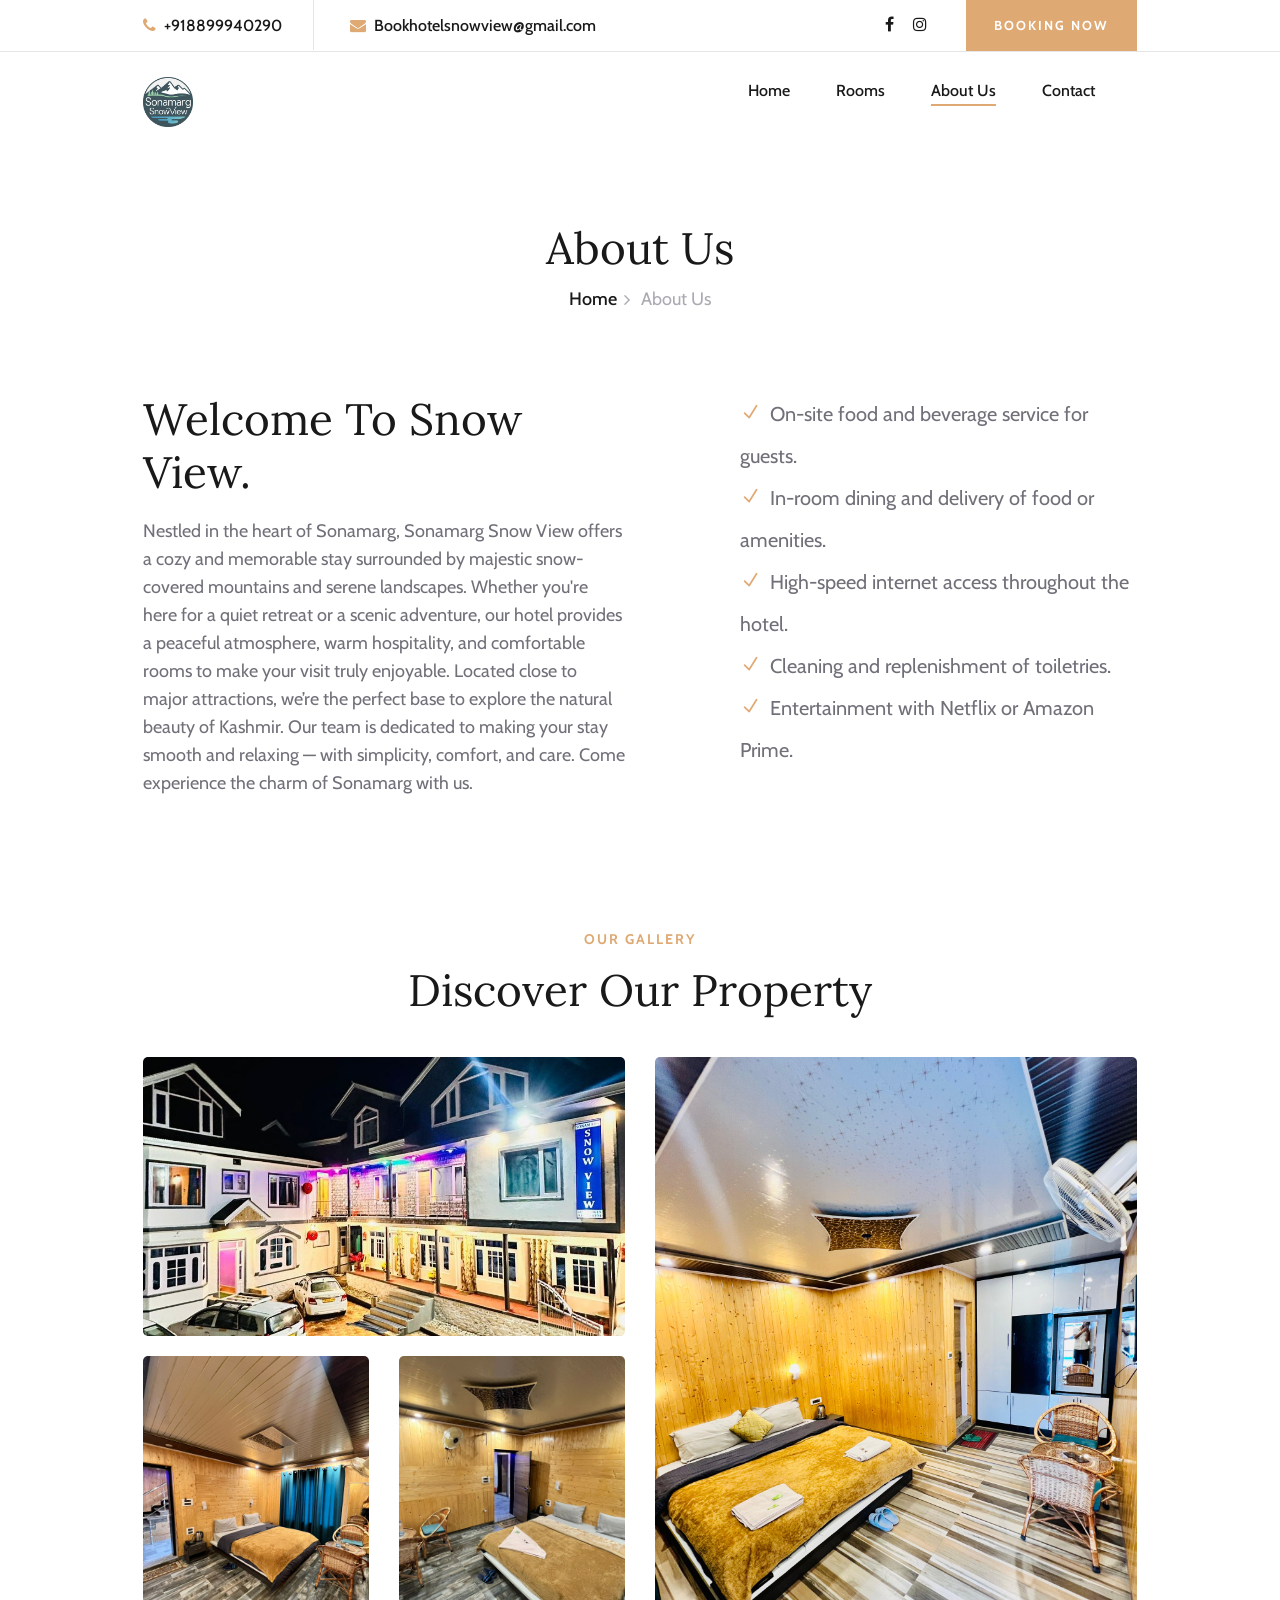
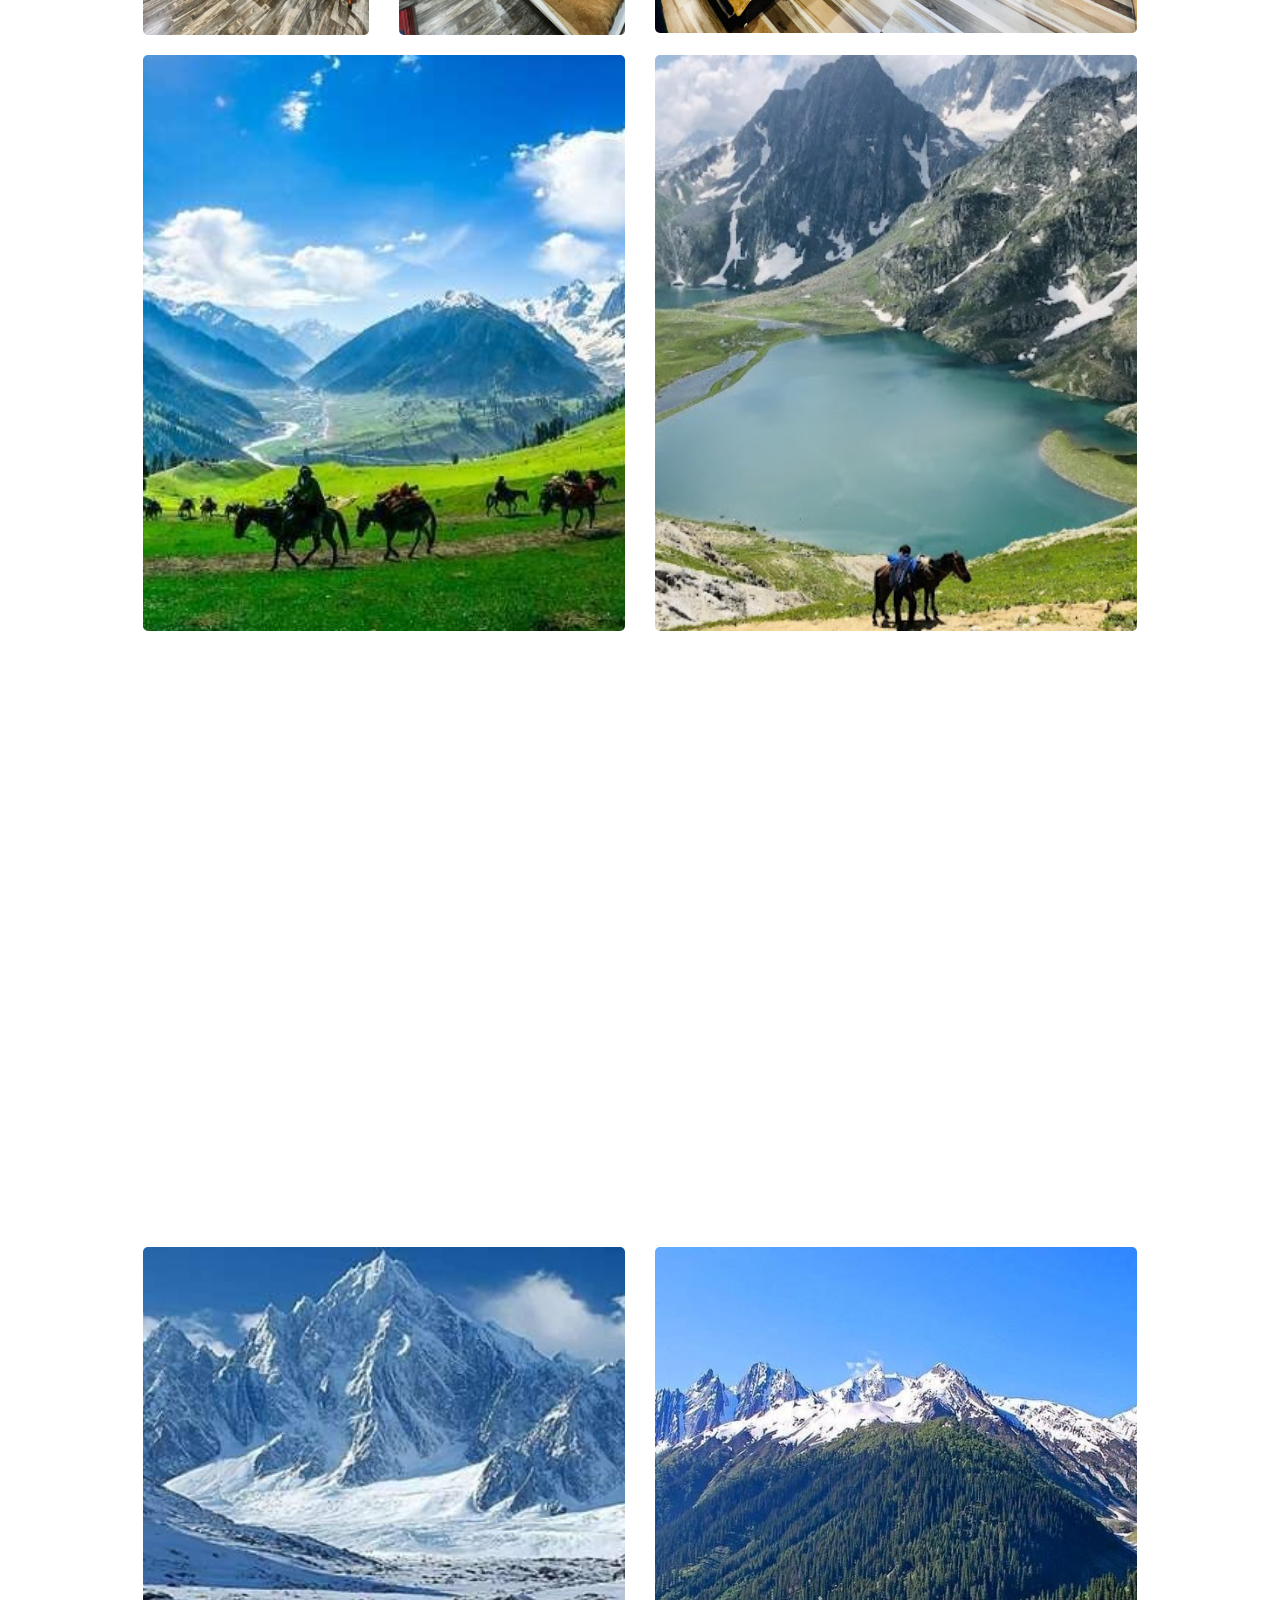
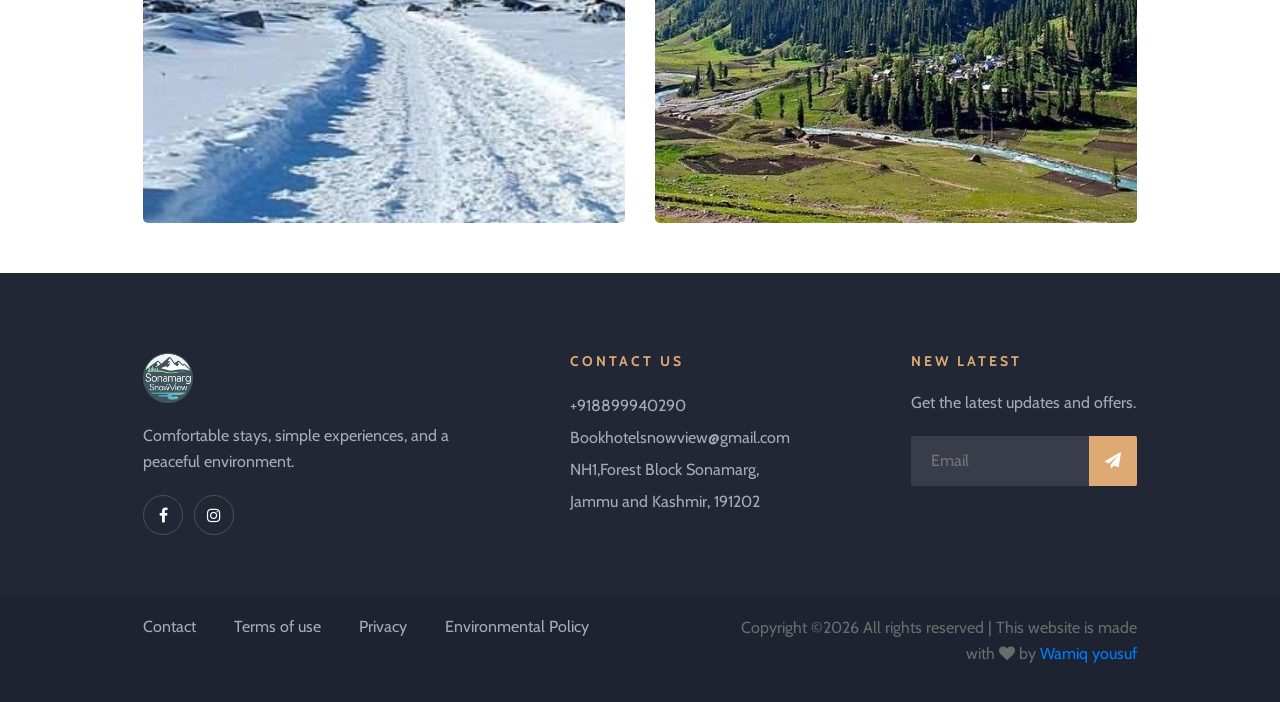
==== commit 2210e9ad: "Update navigation items and remove search model" ====
--- a/about-us.html
+++ b/about-us.html
@@ -49,9 +49,9 @@
         </div>
         <nav class="mainmenu mobile-menu">
             <ul>
-                <li class="active"><a href="./index.html">Home</a></li>
+                <li><a href="./index.html">Home</a></li>
                 <li><a href="./rooms.html">Rooms</a></li>
-                <li><a href="./about-us.html">About Us</a></li>
+                <li class="active"><a href="./about-us.html">About Us</a></li>
                 <li><a href="./contact.html">Contact</a></li>
             </ul>
         </nav>
@@ -104,15 +104,15 @@
                         <div class="nav-menu">
                             <nav class="mainmenu">
                                 <ul>
-                                    <li class="active"><a href="./index.html">Home</a></li>
+                                    <li><a href="./index.html">Home</a></li>
                                     <li><a href="./rooms.html">Rooms</a></li>
-                                    <li><a href="./about-us.html">About Us</a></li>
+                                    <li class="active"><a href="./about-us.html">About Us</a></li>
                                     <li><a href="./contact.html">Contact</a></li>
                                 </ul>
                             </nav>
-                            <div class="nav-right search-switch">
+                            <!-- <div class="nav-right search-switch">
                                 <i class="icon_search"></i>
-                            </div>
+                            </div> -->
                         </div>
                     </div>
                 </div>
@@ -322,14 +322,16 @@
     <!-- Footer Section End -->
 
     <!-- Search model Begin -->
-    <div class="search-model">
+    <!-- <div class="search-model">
         <div class="h-100 d-flex align-items-center justify-content-center">
             <div class="search-close-switch"><i class="icon_close"></i></div>
             <form class="search-model-form">
                 <input type="text" id="search-input" placeholder="Search here.....">
             </form>
         </div>
-    </div>
+    </div> -->
+
+    
     <!-- Search model end -->
 
     <!-- Js Plugins -->
@@ -343,4 +345,4 @@
     <script src="js/main.js"></script>
 </body>
 
-</html>+</html>
--- a/css/style.css
+++ b/css/style.css
@@ -112,7 +112,7 @@
 	background-position: top center;
 }
 .spad {
-	padding-top: 100px;
+	padding-top: 40px;
 	padding-bottom: 100px;
 }
 .spad-2 {
@@ -500,6 +500,11 @@
 /*---------------------
   Hero
 -----------------------*/
+.container {
+  width: 90%;
+  max-width: 800px;
+  margin: 0 auto;
+}
 
 .hero-section {
 	position: relative;
@@ -1040,10 +1045,10 @@
 
 .aboutus-page-section {
 	padding-top: 0;
-	padding-bottom: 70px;
+	padding-bottom: 30px;
 }
 .about-page-text {
-	margin-bottom: 65px;
+	margin-bottom: 30px;
 }
 .about-page-text .ap-title {
 	margin-bottom: 30px;
@@ -1113,7 +1118,7 @@
 -----------------------*/
 
 .gallery-section {
-	padding-bottom: 80px;
+	padding-bottom: 30px;
 }
 .gallery-section .section-title {
 	margin-bottom: 38px;
@@ -1972,6 +1977,12 @@
 
 
 /*-------------------------------- Respinsive Media Styles --------------------------------*/
+
+@media only screen and (min-width: 1200px){
+	.container {
+		max-width: 80% !important;
+	}
+}
 
 @media only screen and (min-width: 1554px) and (max-width: 1920px) {
 	.hp-room-items .hp-room-item .hr-text {
@@ -2355,4 +2366,36 @@
 	.blog-details-text .comment-option .single-comment-item .sc-text a {
 		margin-bottom: 10px;
 	}
-}+
+	/* Base styles (Desktop) */
+.container {
+  display: flex;
+}
+
+/* Tablet */
+@media (max-width: 768px) {
+  .container {
+    flex-direction: column;
+  }
+}
+
+/* Mobile */
+@media (max-width: 480px) {
+  h1 {
+    font-size: 1.2rem;
+  }
+}
+img {
+  max-width: 100%;
+  height: auto;
+}
+.row {
+  display: flex;
+  flex-wrap: wrap;
+}
+.col {
+  flex: 1 1 300px;
+  margin: 10px;
+}
+
+}
